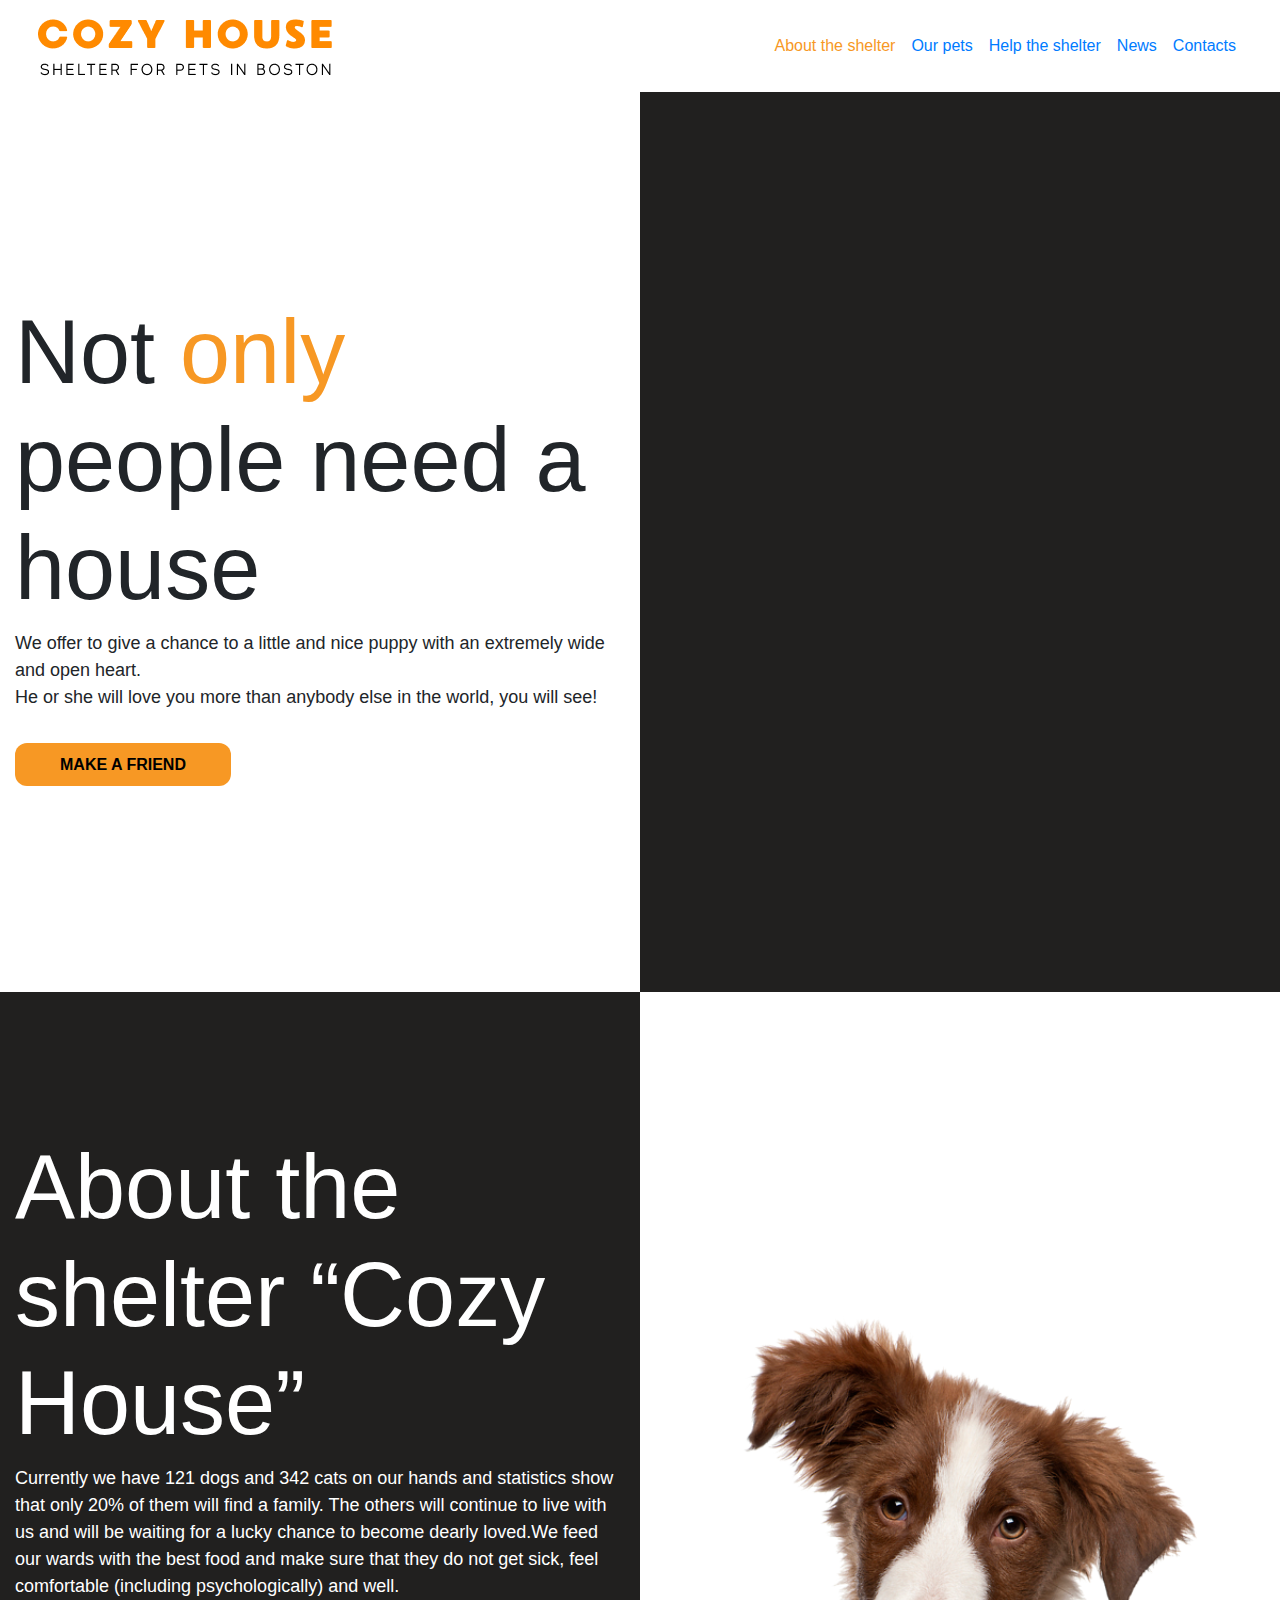
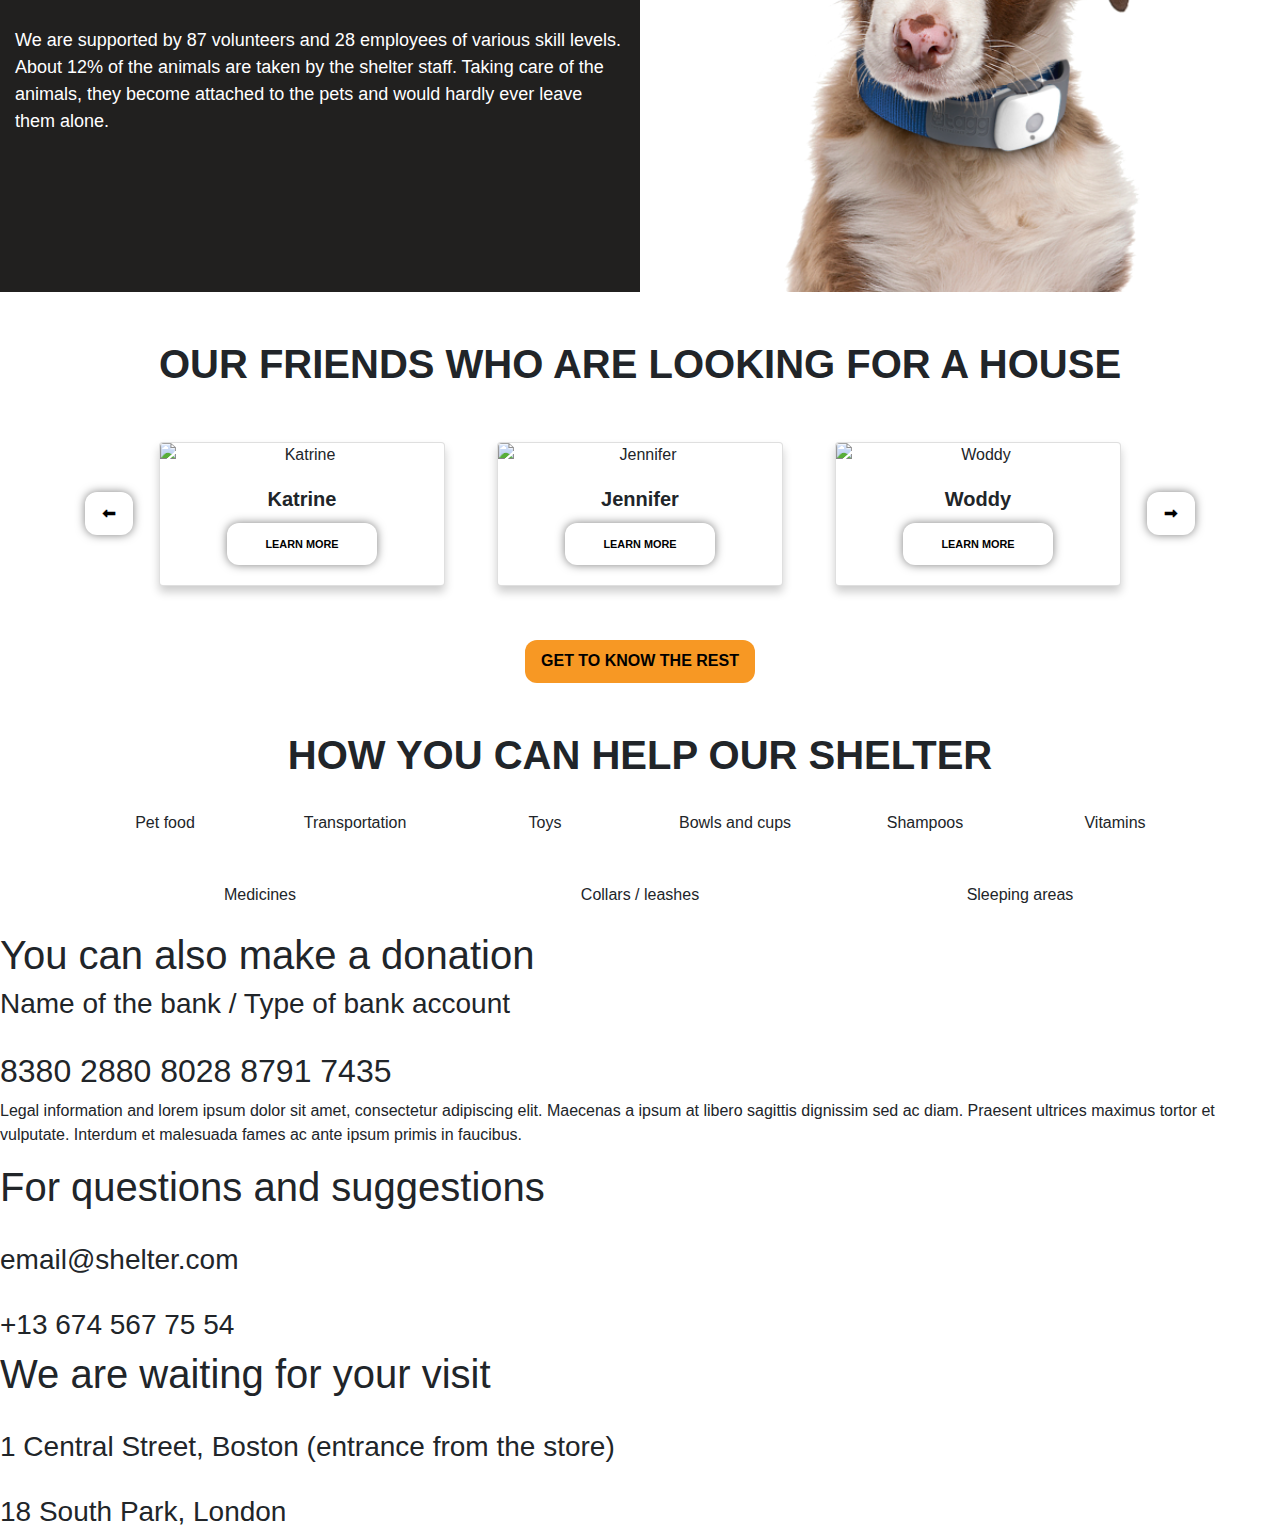
==== index.html @ 8991c207 "change view of some elements" ====
<!DOCTYPE html>
<html lang="en">
<head>
    <meta charset="UTF-8">
    <meta name="viewport" content="width=device-width, initial-scale=1.0">
    <link rel="stylesheet" href="css/main.css">
    <link rel="stylesheet" href="https://maxcdn.bootstrapcdn.com/bootstrap/4.0.0/css/bootstrap.min.css" integrity="sha384-Gn5384xqQ1aoWXA+058RXPxPg6fy4IWvTNh0E263XmFcJlSAwiGgFAW/dAiS6JXm" crossorigin="anonymous">
    <title>Cozy House</title>
</head>
<body>

    <header><!-- Хэдер надо сделать absolut что бы он не колизился с превым скролом-->
        <nav class="navbar navbar-expand-lg">
            <a class="navbar-brand" href="#">
                <img src="assets/Logo.png" alt="Logo" style="padding-left: 20px;">
            </a>
            <!-- Тогглер для адаптивного меню -->
            <button class="navbar-toggler" type="button" data-toggle="collapse" data-target="#navbarNavDropdown" aria-controls="navbarNavDropdown" aria-expanded="false" aria-label="Toggle navigation">
                <span class="navbar-toggler-icon">+</span>
            </button>
            <!-- Элементы навигации справа -->
            <div class="collapse navbar-collapse justify-content-end" id="navbarNavDropdown" style="padding-right: 20px">
                <ul class="navbar-nav">
                <li class="nav-item active">
                    <a class="nav-link" href="#"><span class="highlight">About the shelter</span></a>
                </li>
                <li class="nav-item">
                    <a class="nav-link" href="#">Our pets</a>
                </li>
                <li class="nav-item">
                    <a class="nav-link" href="#">Help the shelter</a>
                </li>
                <li class="nav-item">
                    <a class="nav-link" href="#">News</a>
                </li>
                <li class="nav-item">
                    <a class="nav-link" href="#">Contacts</a>
                </li>
            </ul>
            </div>
        </nav>
    </header>

    <div class="container-fluid">
        <div class="row">
            <div class="col-md-6 pattern-background d-flex flex-column justify-content-center">
                <h1 style="font-size: 10vh;">Not <span class="highlight">only</span> people need a house</h1>
                <p style="font-size: 2vh">We offer to give a chance to a little and nice puppy with an extremely wide and open heart. <br> He or she will love you more than anybody else in the world, you will see!</p>
                <button class="mt-3 main-button" style="width: 24vh;"><b>MAKE A FRIEND</b></button>
            </div>
            <div class="col-md-6 dog-image" style="height: 100vh;"></div>
        </div>
    </div>

    <div class="container-fluid">
        <div class="row">
            <div class="col-md-6 pattern-background2 d-flex flex-column justify-content-center">
                <h1 style="font-size: 10vh;">About the shelter “Cozy House”</h1>
                <p style="font-size: 2vh">Currently we have 121 dogs and 342 cats on our hands and statistics show that only 20% of them will 
                    find a family. The others will continue to live with us and will be waiting for a lucky chance to become dearly loved.We 
                    feed our wards with the best food and make sure that they do not get sick, feel comfortable (including psychologically) and well. <br><br>
                    We are supported by 87 volunteers and 28 employees of various skill levels. About 12% of the animals are taken by the shelter staff. 
                    Taking care of the animals, they become attached to the pets and would hardly ever leave them alone.</p>
            </div>
            <div class="col-md-6 dog-image2" style="height: 100vh;">
                <img src="assets/dog-slide2.png" alt="" style="width: 80vh">
            </div>
        </div>
    </div>



    <div class="container text-center mt-5">
        <h1><b>OUR FRIENDS WHO ARE LOOKING FOR A HOUSE</b></h1>
        <div class="d-flex justify-content-center align-items-center mt-4">
            <button class="navigation-button">🠨</button> <!-- Кнопка навигации влево -->
            <div class="card" style="width: 18rem;">
                <img class="card-img-top" src="assets/pets-katrine.png" alt="Katrine">
                <div class="card-body">
                    <h5 class="card-title">Katrine</h5>
                    <button class="card-button">LEARN MORE</button>
                </div>
            </div>
            <div class="card" style="width: 18rem;">
                <img class="card-img-top" src="assets/pets-jennifer.png" alt="Jennifer">
                <div class="card-body">
                    <h5 class="card-title">Jennifer</h5>
                    <button class="card-button">LEARN MORE</button>
                </div>
            </div>
            <div class="card" style="width: 18rem;">
                <img class="card-img-top" src="assets/pets-woody.png" alt="Woddy">
                <div class="card-body">
                    <h5 class="card-title">Woddy</h5>
                    <button class="card-button">LEARN MORE</button>
                </div>
            </div>
            <button class="navigation-button">🠪</button> <!-- Кнопка навигации вправо -->
        </div>
        <button class="mt-4 main-button"><b>GET TO KNOW THE REST</b></button> <!-- Главная кнопка -->
    </div>


    <div class="container text-center mt-5">
        <h1 style="text-transform: uppercase;"><b>How you can help our shelter</b></h1>
        <div class="row">
            <div class="col-md-2 icon-container">
                <img src="assets/icon-pet-food.svg" alt="">
                <div class="icon-text">Pet food</div>
            </div>
            <div class="col-md-2 icon-container">
                <img src="assets/icon-transportation.svg" alt="">
                <div class="icon-text">Transportation</div>
            </div>
            <div class="col-md-2 icon-container">
                <img src="assets/icon-toys.svg" alt="">
                <div class="icon-text">Toys</div>
            </div>
            <div class="col-md-2 icon-container">
                <img src="assets/icon-bowls-and-cups.svg" alt="">
                <div class="icon-text">Bowls and cups</div>
            </div>
            <div class="col-md-2 icon-container">
                <img src="assets/icon-shampoos.svg" alt="">
                <div class="icon-text">Shampoos</div>
            </div>
            <div class="col-md-2 icon-container">
                <img src="assets/icon-vitamins.svg" alt="">
                <div class="icon-text">Vitamins</div>
            </div>
        </div>
        <br>
        <div class="row">
            <div class="col-md-4 icon-container">
                <img src="assets/icon-medicines.svg" alt="">
                <div class="icon-text">Medicines</div>
            </div>
            <div class="col-md-4 icon-container">
                <img src="assets/icon-collars.svg" alt="">
                <div class="icon-text">Collars / leashes</div>
            </div>
            <div class="col-md-4 icon-container">
                <img src="assets/icon-sleeping-area.svg" alt="">
                <div class="icon-text">Sleeping areas</div>
            </div>
        </div>
    </div>
    
    <div class="donation">
        <img src="">
        <div class="column">
            <h1>You can also make a donation</h1>
            <h3>Name of the bank / Type of bank account</h3>
            <div class="card_info">
                <img src="">
                <h2>8380 2880 8028 8791 7435</h2>
            </div>
            <p>Legal information and lorem ipsum dolor sit amet, consectetur adipiscing elit. Maecenas a ipsum at libero sagittis dignissim sed ac diam. Praesent ultrices maximus tortor et vulputate. Interdum et malesuada fames ac ante ipsum primis in faucibus.</p>
        </div>
    </div>

    <footer>
        <div class="footer_column">
            <h1>For questions and suggestions</h1>
            <div class="icon_with_text">
                <img src="">
                <h3>email@shelter.com</h3>
            </div>
            <div class="icon_with_text">
                <img src="">
                <h3>+13 674 567 75 54</h3>
            </div>
        </div>
        <div class="footer_column">
            <h1>We are waiting for your visit</h1>
            <div class="icon_with_text">
                <img src="">
                <h3>1 Central Street, Boston (entrance from the store)</h3>
            </div>
            <div class="icon_with_text">
                <img src="">
                <h3>18 South Park, London </h3>
            </div>
        </div>
    </footer>
    <script src="https://code.jquery.com/jquery-3.5.1.slim.min.js"></script>
    <script src="https://cdn.jsdelivr.net/npm/@popperjs/core@2.9.9/dist/umd/popper.min.js"></script>
    <script src="https://maxcdn.bootstrapcdn.com/bootstrap/4.5.2/js/bootstrap.min.js"></script>
</body>
</html>
---- css/main.css ----
.pattern-background {
    background: linear-gradient(rgba(255,255,255,0.9), rgba(255,255,255,0.9)), url('../assets/repeat-bg-main.png') repeat;
}


.highlight {
    color: #f79824;
}


.dog-image {
    background: url('../assets/dog-main.png') no-repeat center center;
    background-size: 80vh;
    background-color: #21201F;
}

.dog-image2 {
    background: url('../assets/dog-slide2.png') no-repeat center bottom;
    background: linear-gradient(rgba(255,255,255,0.9), rgba(255,255,255,0.9)), url('../assets/repeat-bg-main.png') repeat;
    display: flex;
    justify-content: center;
    align-items: end;
}


.pattern-background2 {
    background-color: #21201F;
    color: white;
}

.card {
    margin: 30px 2vw;
    box-shadow: 0 6px 10px 0 rgba(0,0,0,0.2);
}

.card img {
    border-radius: 0.25rem 0.25rem 0 0;
}

.card-title {
    margin-bottom: 0.75rem;
    font-weight: bold;
}

.navigation-button {
    border: none;
    background-color: #fff;
    color: #000;
    box-shadow: 0 0 10px rgba(0,0,0,0.5);
    border-radius: 12px;
    font-weight: bold;
    padding: 0.6rem 1rem;
}

.main-button {
    background-color: #f79824;
    color: black;
    border: none;
    padding: 0.6rem 1rem;
    border-radius: 12px;
}

.card-button {
    background-color: white;
    color: black;
    border: none;
    padding: 1.4vh 3vw;
    font-size: 0.85vw;
    border-radius: 12px;
    box-shadow: 0 0 10px rgba(0,0,0,0.5);
    font-weight: bold;
}
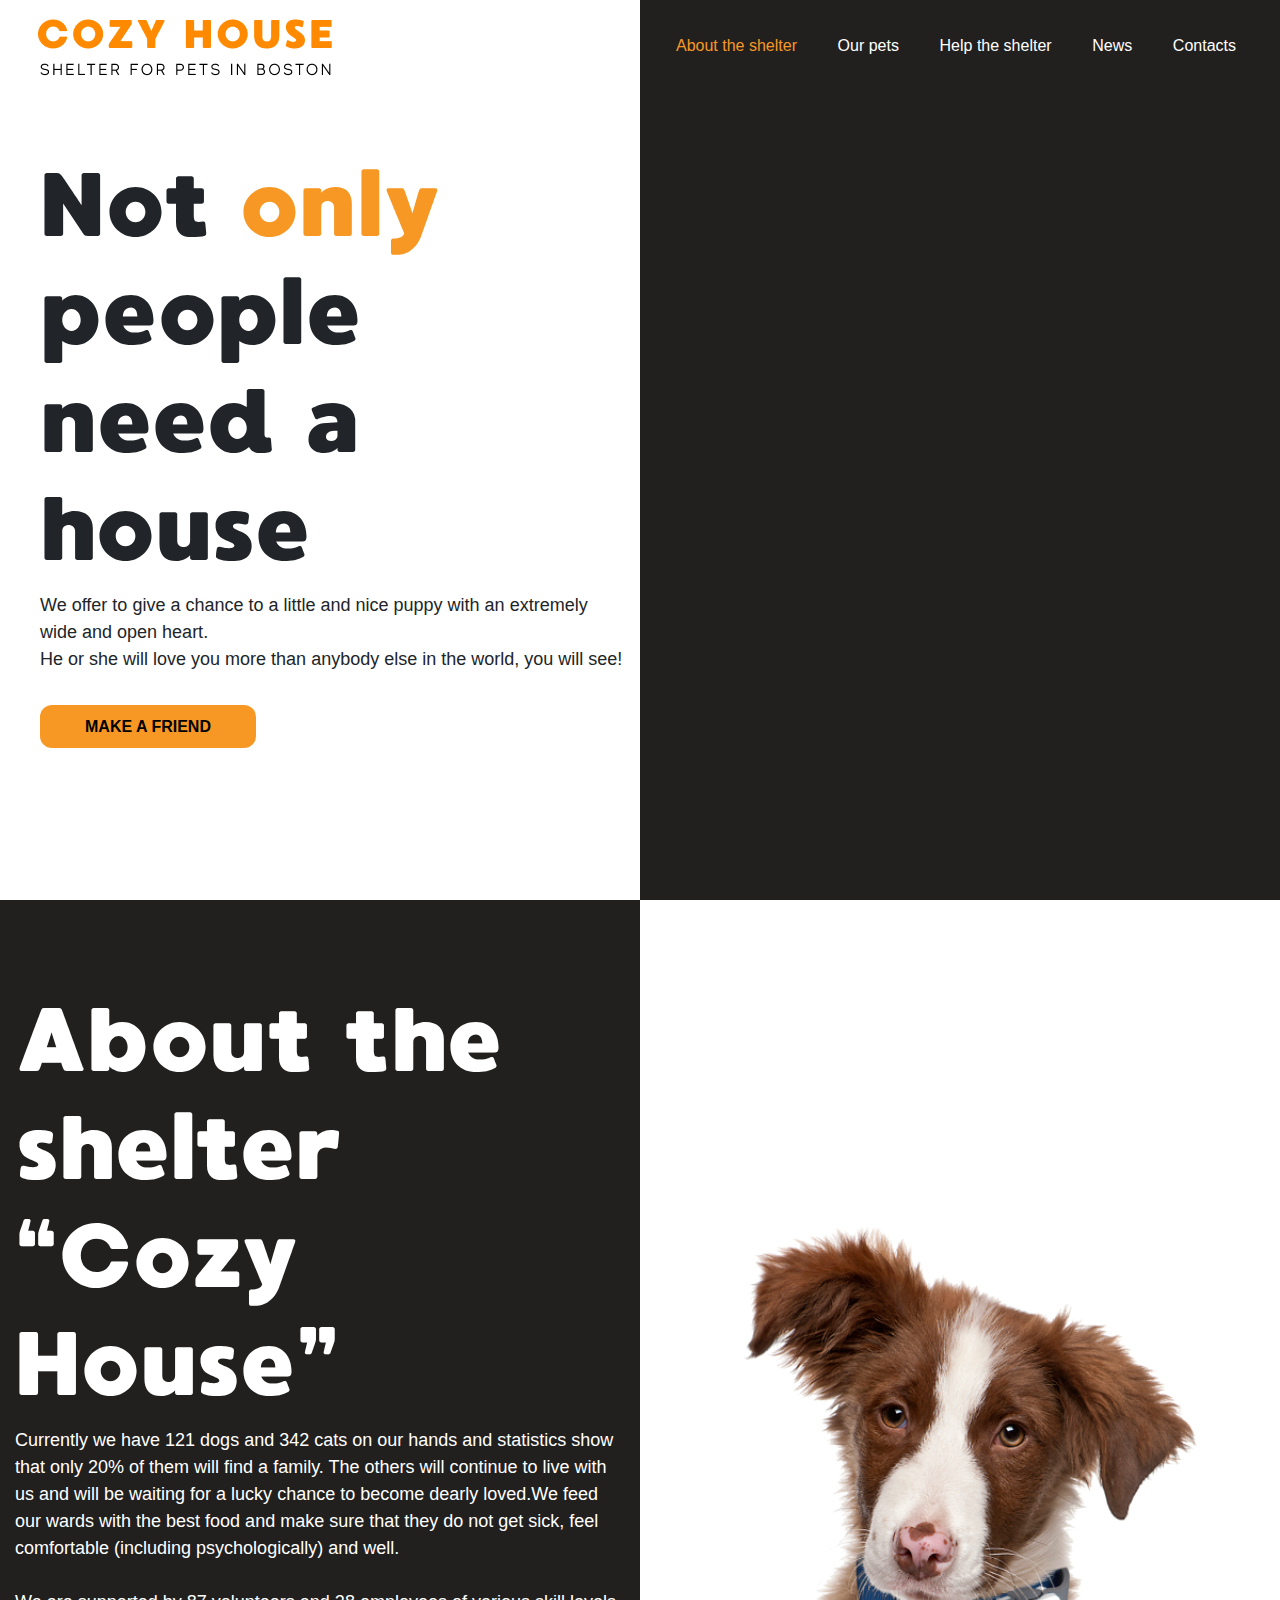
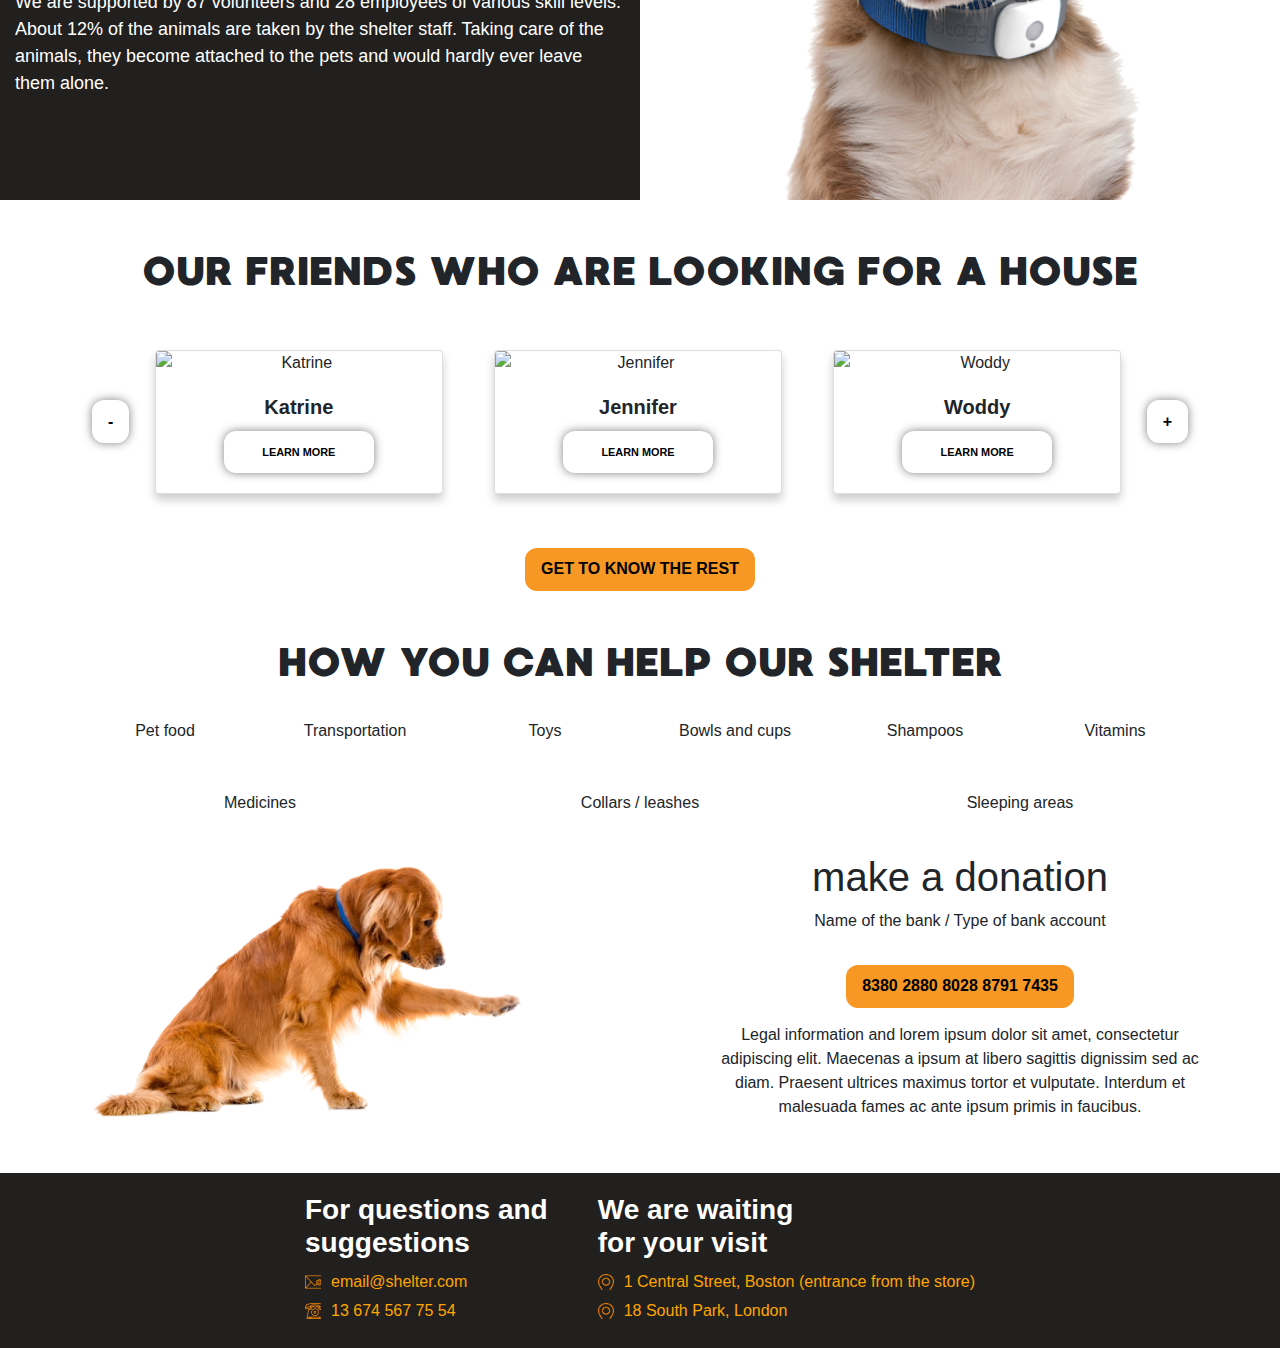
==== commit 67bbf3de: "edit index and main" ====
--- a/index.html
+++ b/index.html
@@ -16,11 +16,11 @@
             </a>
             <!-- Тогглер для адаптивного меню -->
             <button class="navbar-toggler" type="button" data-toggle="collapse" data-target="#navbarNavDropdown" aria-controls="navbarNavDropdown" aria-expanded="false" aria-label="Toggle navigation">
-                <span class="navbar-toggler-icon">+</span>
+                <span class="navbar-toggler-icon"><div id="lines"></div></span>
             </button>
             <!-- Элементы навигации справа -->
             <div class="collapse navbar-collapse justify-content-end" id="navbarNavDropdown" style="padding-right: 20px">
-                <ul class="navbar-nav">
+                <ul class="navbar-nav scroll-container">
                 <li class="nav-item active">
                     <a class="nav-link" href="#"><span class="highlight">About the shelter</span></a>
                 </li>
@@ -43,7 +43,7 @@
 
     <div class="container-fluid">
         <div class="row">
-            <div class="col-md-6 pattern-background d-flex flex-column justify-content-center">
+            <div class="col-md-6 pattern-background d-flex flex-column justify-content-center" style="padding-left: 40px;">
                 <h1 style="font-size: 10vh;">Not <span class="highlight">only</span> people need a house</h1>
                 <p style="font-size: 2vh">We offer to give a chance to a little and nice puppy with an extremely wide and open heart. <br> He or she will love you more than anybody else in the world, you will see!</p>
                 <button class="mt-3 main-button" style="width: 24vh;"><b>MAKE A FRIEND</b></button>
@@ -73,7 +73,7 @@
     <div class="container text-center mt-5">
         <h1><b>OUR FRIENDS WHO ARE LOOKING FOR A HOUSE</b></h1>
         <div class="d-flex justify-content-center align-items-center mt-4">
-            <button class="navigation-button">🠨</button> <!-- Кнопка навигации влево -->
+            <button class="navigation-button">-</button> <!-- Кнопка навигации влево -->
             <div class="card" style="width: 18rem;">
                 <img class="card-img-top" src="assets/pets-katrine.png" alt="Katrine">
                 <div class="card-body">
@@ -95,7 +95,7 @@
                     <button class="card-button">LEARN MORE</button>
                 </div>
             </div>
-            <button class="navigation-button">🠪</button> <!-- Кнопка навигации вправо -->
+            <button class="navigation-button">+</button> <!-- Кнопка навигации вправо -->
         </div>
         <button class="mt-4 main-button"><b>GET TO KNOW THE REST</b></button> <!-- Главная кнопка -->
     </div>
@@ -146,43 +146,35 @@
         </div>
     </div>
     
-    <div class="donation">
-        <img src="">
-        <div class="column">
-            <h1>You can also make a donation</h1>
-            <h3>Name of the bank / Type of bank account</h3>
-            <div class="card_info">
-                <img src="">
-                <h2>8380 2880 8028 8791 7435</h2>
+    <div class="main-content">
+        <div class="left-column">
+            <img src="assets/dog.png" alt="Описание картинки">
+        </div>
+        <div class="right-column">
+            <div class="text-content">
+                <h1>make a donation</h1>
+                <p>Name of the bank / Type of bank account</p>
+                <button class="mt-3 main-button"><b>8380 2880 8028 8791 7435</b></button>
+                <p>Legal information and lorem ipsum dolor sit amet, consectetur adipiscing elit. Maecenas a ipsum at libero sagittis dignissim sed ac diam. Praesent ultrices maximus tortor et vulputate. Interdum et malesuada fames ac ante ipsum primis in faucibus.</p>
             </div>
-            <p>Legal information and lorem ipsum dolor sit amet, consectetur adipiscing elit. Maecenas a ipsum at libero sagittis dignissim sed ac diam. Praesent ultrices maximus tortor et vulputate. Interdum et malesuada fames ac ante ipsum primis in faucibus.</p>
         </div>
     </div>
 
     <footer>
-        <div class="footer_column">
-            <h1>For questions and suggestions</h1>
-            <div class="icon_with_text">
-                <img src="">
-                <h3>email@shelter.com</h3>
+        <div class="footer-container">
+            <div class="column">
+                <h3>For questions and <br>suggestions</h3>
+                <p><i class="icon icon-mail"></i><span>email@shelter.com</span></p>
+                <p><i class="icon icon-phone"></i><span>13 674 567 75 54</span></p>
             </div>
-            <div class="icon_with_text">
-                <img src="">
-                <h3>+13 674 567 75 54</h3>
-            </div>
-        </div>
-        <div class="footer_column">
-            <h1>We are waiting for your visit</h1>
-            <div class="icon_with_text">
-                <img src="">
-                <h3>1 Central Street, Boston (entrance from the store)</h3>
-            </div>
-            <div class="icon_with_text">
-                <img src="">
-                <h3>18 South Park, London </h3>
+            <div class="column">
+                <h3>We  are waiting<br> for your visit</h3>
+                <p><i class="icon icon-map"></i><span>1 Central Street, Boston (entrance from the store)</span></p>
+                <p><i class="icon icon-map"></i><span>18 South Park, London </span></p>
             </div>
         </div>
     </footer>
+    
     <script src="https://code.jquery.com/jquery-3.5.1.slim.min.js"></script>
     <script src="https://cdn.jsdelivr.net/npm/@popperjs/core@2.9.9/dist/umd/popper.min.js"></script>
     <script src="https://maxcdn.bootstrapcdn.com/bootstrap/4.5.2/js/bootstrap.min.js"></script>
--- a/css/main.css
+++ b/css/main.css
@@ -1,3 +1,10 @@
+@font-face {
+    font-family: 'Waffle-Soft';
+    src: url('../fonts/MADE Waffle Soft.otf') format("truetype");
+    font-style: normal; 
+    font-weight: normal; 
+}
+
 .pattern-background {
     background: linear-gradient(rgba(255,255,255,0.9), rgba(255,255,255,0.9)), url('../assets/repeat-bg-main.png') repeat;
 }
@@ -69,4 +76,136 @@
     border-radius: 12px;
     box-shadow: 0 0 10px rgba(0,0,0,0.5);
     font-weight: bold;
+}
+
+/* ////// */
+
+.left-column,
+.right-column {
+    flex: 1; /* Колонки займут по половине ширины родителя */
+    display: flex; /* Также используем flexbox для центрирования изображения и текста */
+    justify-content: center; /* Горизонтальное центрирование содержимого колонок */
+    align-items: center; /* Вертикальное центрирование содержимого колонок */
+    text-align: center; /* Центрируем текст внутри правой колонки */
+    padding: 20px; /* Добавляем немного отступа */
+}
+
+.left-column img {
+    max-width: 100%; /* Чтобы картинка не выходила за пределы своей колонки */
+    height: auto; /* Чтобы сохранить пропорции картинки */
+}
+
+.text-content {
+    max-width: 80%; /* Ограничиваем ширину текста, делая его менее широким, чем колонка */
+}
+
+.main-content {
+    display: flex; /* Используем flexbox для расположения колонок */
+    align-items: center; /* Вертикальное центрирование контента колонок */
+}
+
+.main-content button{
+    margin-bottom: 15px;
+}
+
+footer {
+    background-color: #21201F;
+    color: white;
+    padding: 20px 0;
+}
+
+.footer-container {
+    display: flex;
+    justify-content: center;
+    gap: 50px;
+}
+
+.column h3 {
+    margin: 0 0 10px 0;
+    font-weight: bold;
+}
+
+.column p {
+    display: flex;
+    align-items: center;
+    color: orange;
+    margin: 5px 0;
+}
+
+.column span {
+    margin-left: 10px;
+}
+
+.icon {
+    width: 16px;
+    height: 16px;
+    background-size: cover;
+}
+
+
+.icon-mail {
+    background-image: url('../assets/icon-email.png');
+}
+
+.icon-phone {
+    background-image: url('../assets/icon-phone.png');
+}
+
+.icon-map {
+    background-image: url('../assets/icon-marker.png');
+}
+
+
+    /* usagi */
+
+
+header {
+    position: absolute; /* ЭТО НАДО ИСПРАВИТЬ, НЕ РАБОТАЕТ АДАПТИВ */
+    width: 100%;
+    z-index: 10; 
+}
+
+.scroll-container {
+    width: 45vw;
+    display: flex;
+    justify-content: space-between;
+}
+
+.highlight {
+    color: #f79824;
+}
+
+a.nav-link {
+    color: white;
+}
+
+a.nav-link:visited {
+    color: white;
+}
+
+a.nav-link:hover {
+    color: #FFD7A8;
+}
+
+#lines {
+    border-bottom: 12px double white;
+    border-top: 4px solid white;
+    content: "";
+    height: 4px;
+    width: 30px;
+    box-sizing: unset;
+    display: inline-block;
+    vertical-align: middle;
+}
+
+.container-fluid h1 {
+    font-family: 'Waffle-Soft';
+}
+
+.container h1 {
+    font-family: 'Waffle-Soft';
+}
+
+.container-padding {
+    padding-left: 100px;
 }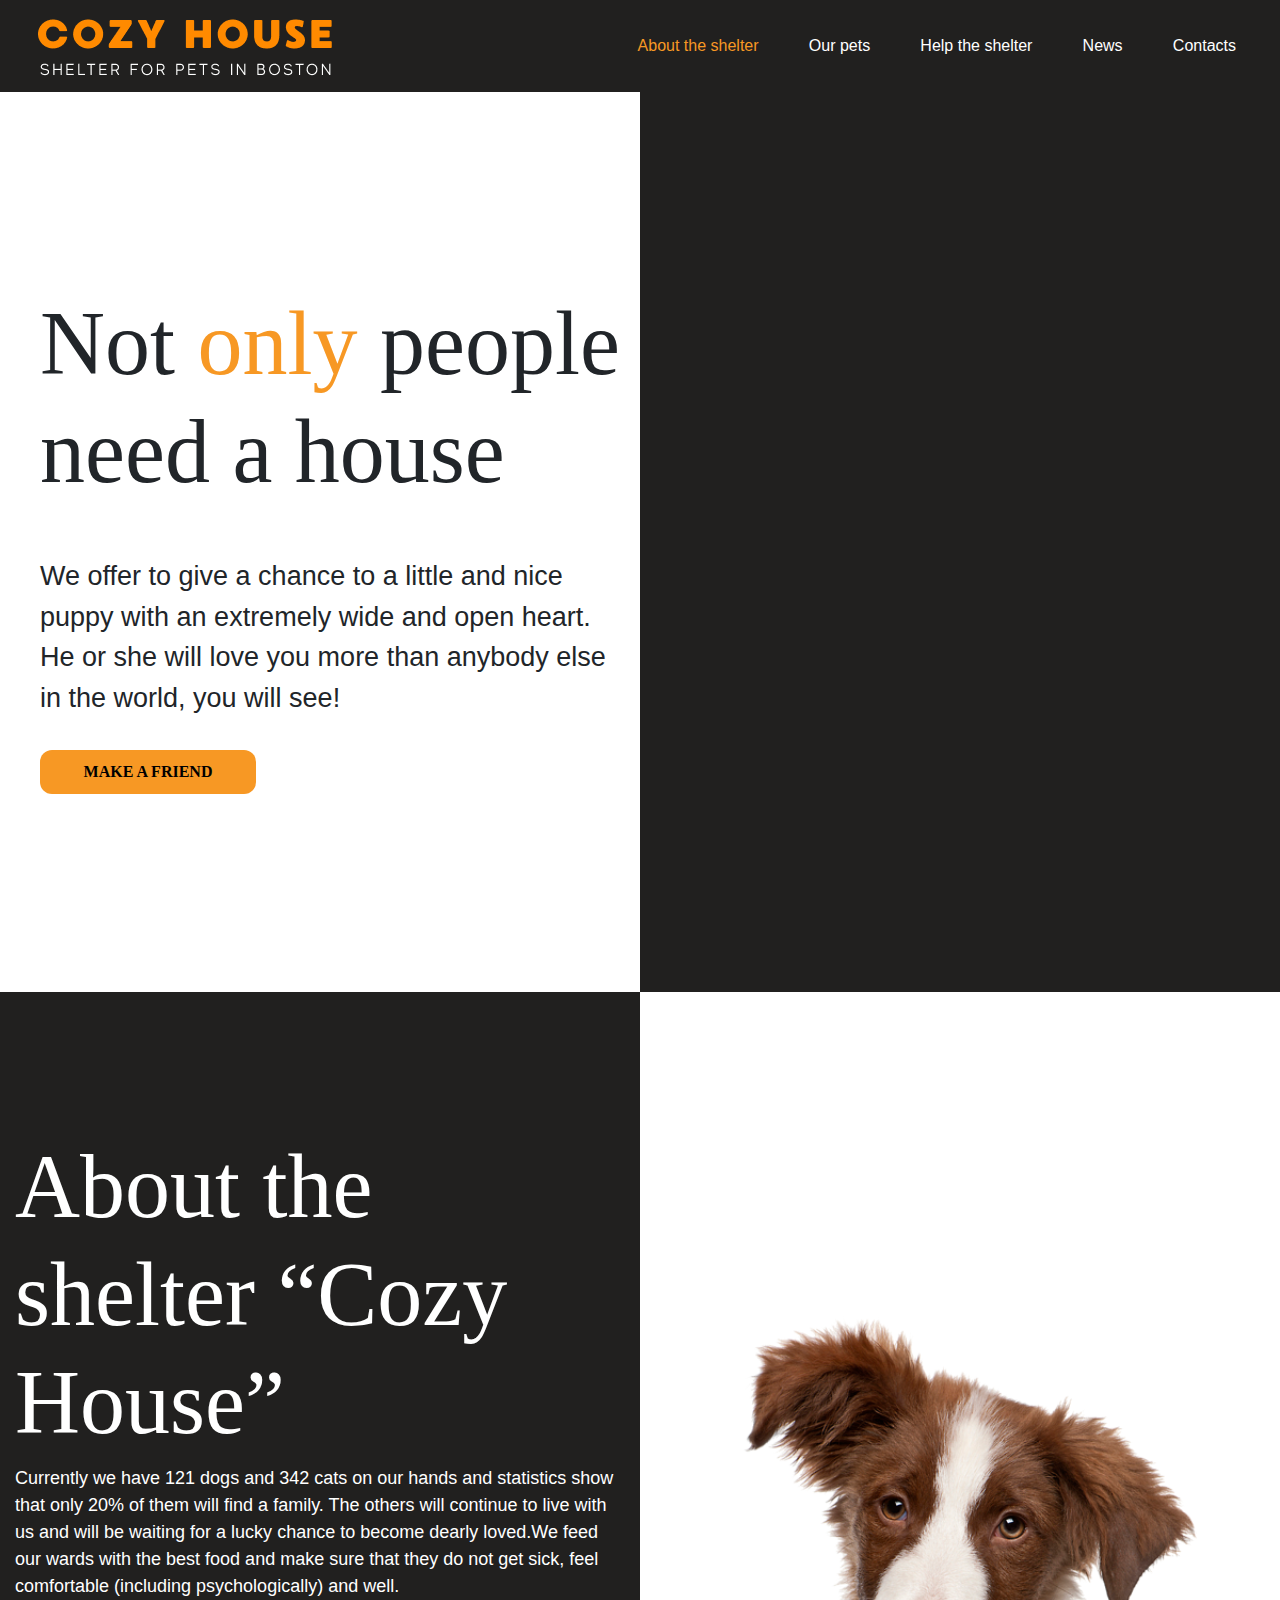
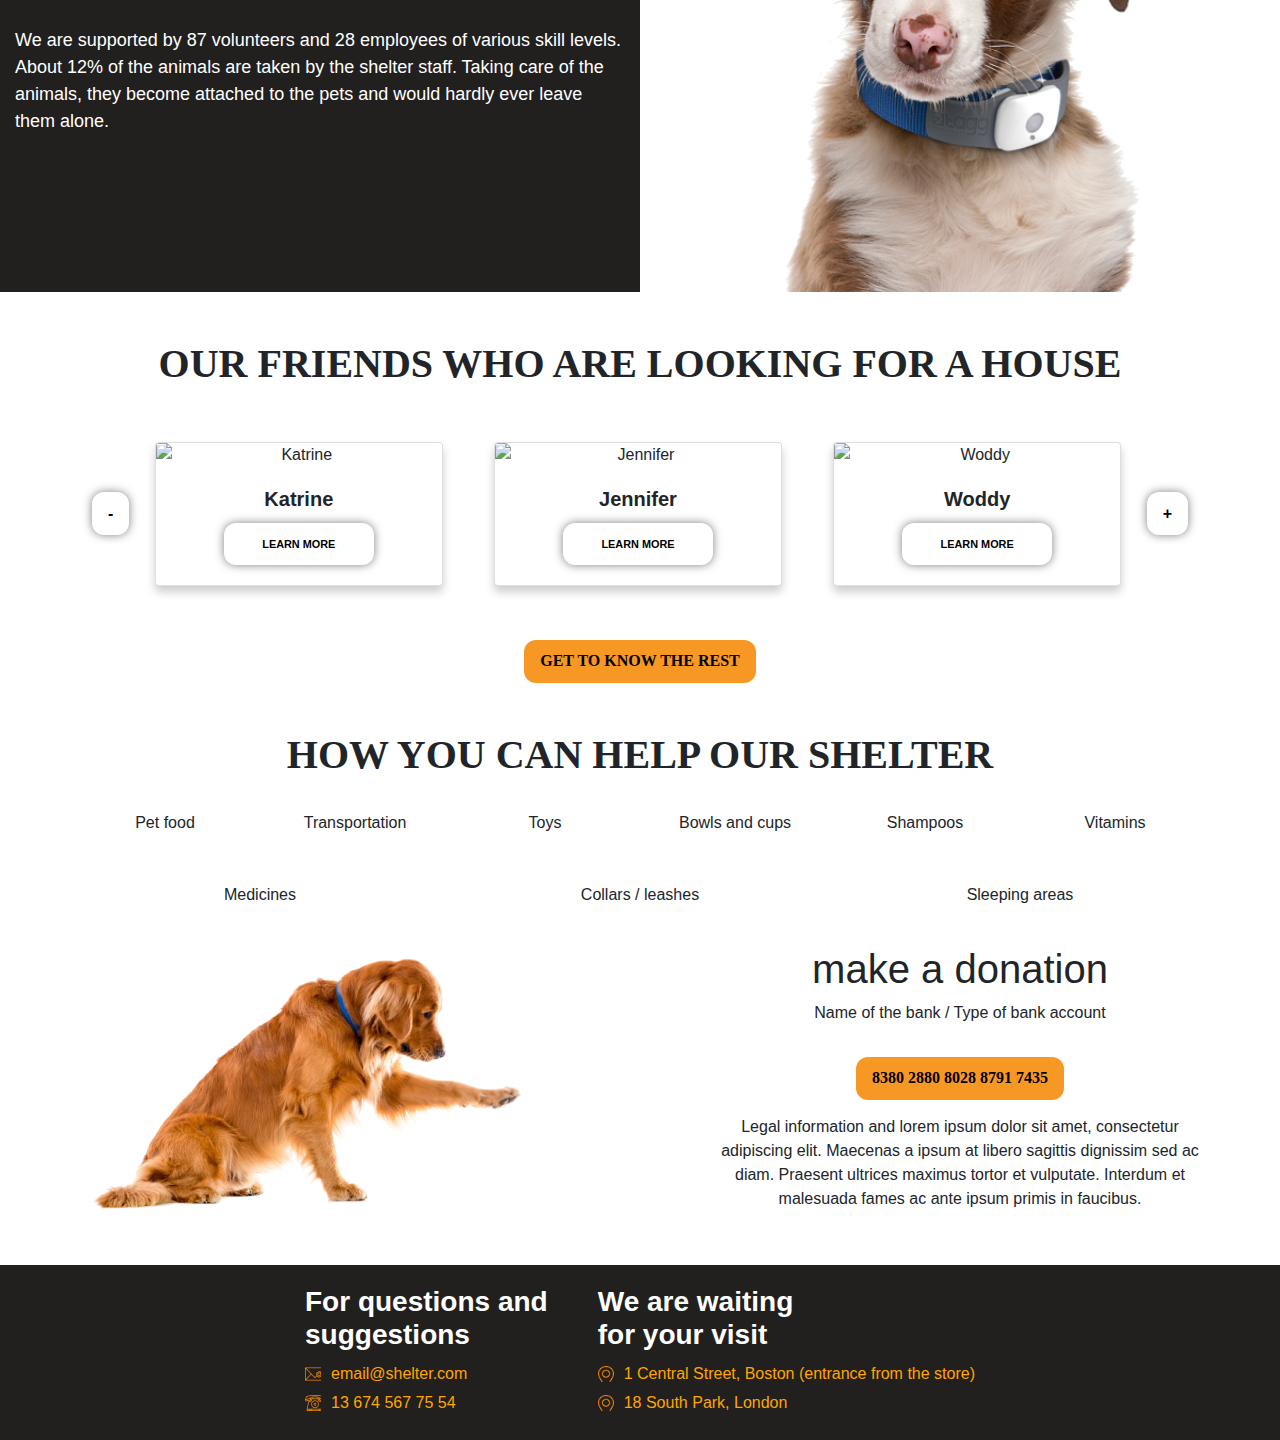
==== commit 4d01e5f6: "change header and first container on index" ====
--- a/index.html
+++ b/index.html
@@ -4,12 +4,13 @@
     <meta charset="UTF-8">
     <meta name="viewport" content="width=device-width, initial-scale=1.0">
     <link rel="stylesheet" href="css/main.css">
+    <link rel="stylesheet" href="css/header_footer_fonts.css">
     <link rel="stylesheet" href="https://maxcdn.bootstrapcdn.com/bootstrap/4.0.0/css/bootstrap.min.css" integrity="sha384-Gn5384xqQ1aoWXA+058RXPxPg6fy4IWvTNh0E263XmFcJlSAwiGgFAW/dAiS6JXm" crossorigin="anonymous">
     <title>Cozy House</title>
 </head>
 <body>
 
-    <header><!-- Хэдер надо сделать absolut что бы он не колизился с превым скролом-->
+    <header>
         <nav class="navbar navbar-expand-lg">
             <a class="navbar-brand" href="#">
                 <img src="assets/Logo.png" alt="Logo" style="padding-left: 20px;">
@@ -44,8 +45,8 @@
     <div class="container-fluid">
         <div class="row">
             <div class="col-md-6 pattern-background d-flex flex-column justify-content-center" style="padding-left: 40px;">
-                <h1 style="font-size: 10vh;">Not <span class="highlight">only</span> people need a house</h1>
-                <p style="font-size: 2vh">We offer to give a chance to a little and nice puppy with an extremely wide and open heart. <br> He or she will love you more than anybody else in the world, you will see!</p>
+                <h1 style="font-size: 10vh; margin-bottom: 50px;">Not <span class="highlight">only</span> people need a house</h1>
+                <p style="font-size: 3vh">We offer to give a chance to a little and nice puppy with an extremely wide and open heart. He or she will love you more than anybody else in the world, you will see!</p>
                 <button class="mt-3 main-button" style="width: 24vh;"><b>MAKE A FRIEND</b></button>
             </div>
             <div class="col-md-6 dog-image" style="height: 100vh;"></div>
--- a/css/main.css
+++ b/css/main.css
@@ -1,10 +1,3 @@
-@font-face {
-    font-family: 'Waffle-Soft';
-    src: url('../fonts/MADE Waffle Soft.otf') format("truetype");
-    font-style: normal; 
-    font-weight: normal; 
-}
-
 .pattern-background {
     background: linear-gradient(rgba(255,255,255,0.9), rgba(255,255,255,0.9)), url('../assets/repeat-bg-main.png') repeat;
 }
@@ -65,6 +58,7 @@
     border: none;
     padding: 0.6rem 1rem;
     border-radius: 12px;
+    font-family: 'Waffle';
 }
 
 .card-button {
@@ -160,13 +154,11 @@
 
 
 header {
-    position: absolute; /* ЭТО НАДО ИСПРАВИТЬ, НЕ РАБОТАЕТ АДАПТИВ */
-    width: 100%;
-    z-index: 10; 
+    background: #21201F;
 }
 
 .scroll-container {
-    width: 45vw;
+    width: 48vw;
     display: flex;
     justify-content: space-between;
 }
@@ -177,6 +169,7 @@
 
 a.nav-link {
     color: white;
+    transition: color 0.5s ease;
 }
 
 a.nav-link:visited {
@@ -199,11 +192,11 @@
 }
 
 .container-fluid h1 {
-    font-family: 'Waffle-Soft';
+    font-family: 'Waffle';
 }
 
 .container h1 {
-    font-family: 'Waffle-Soft';
+    font-family: 'Waffle';
 }
 
 .container-padding {
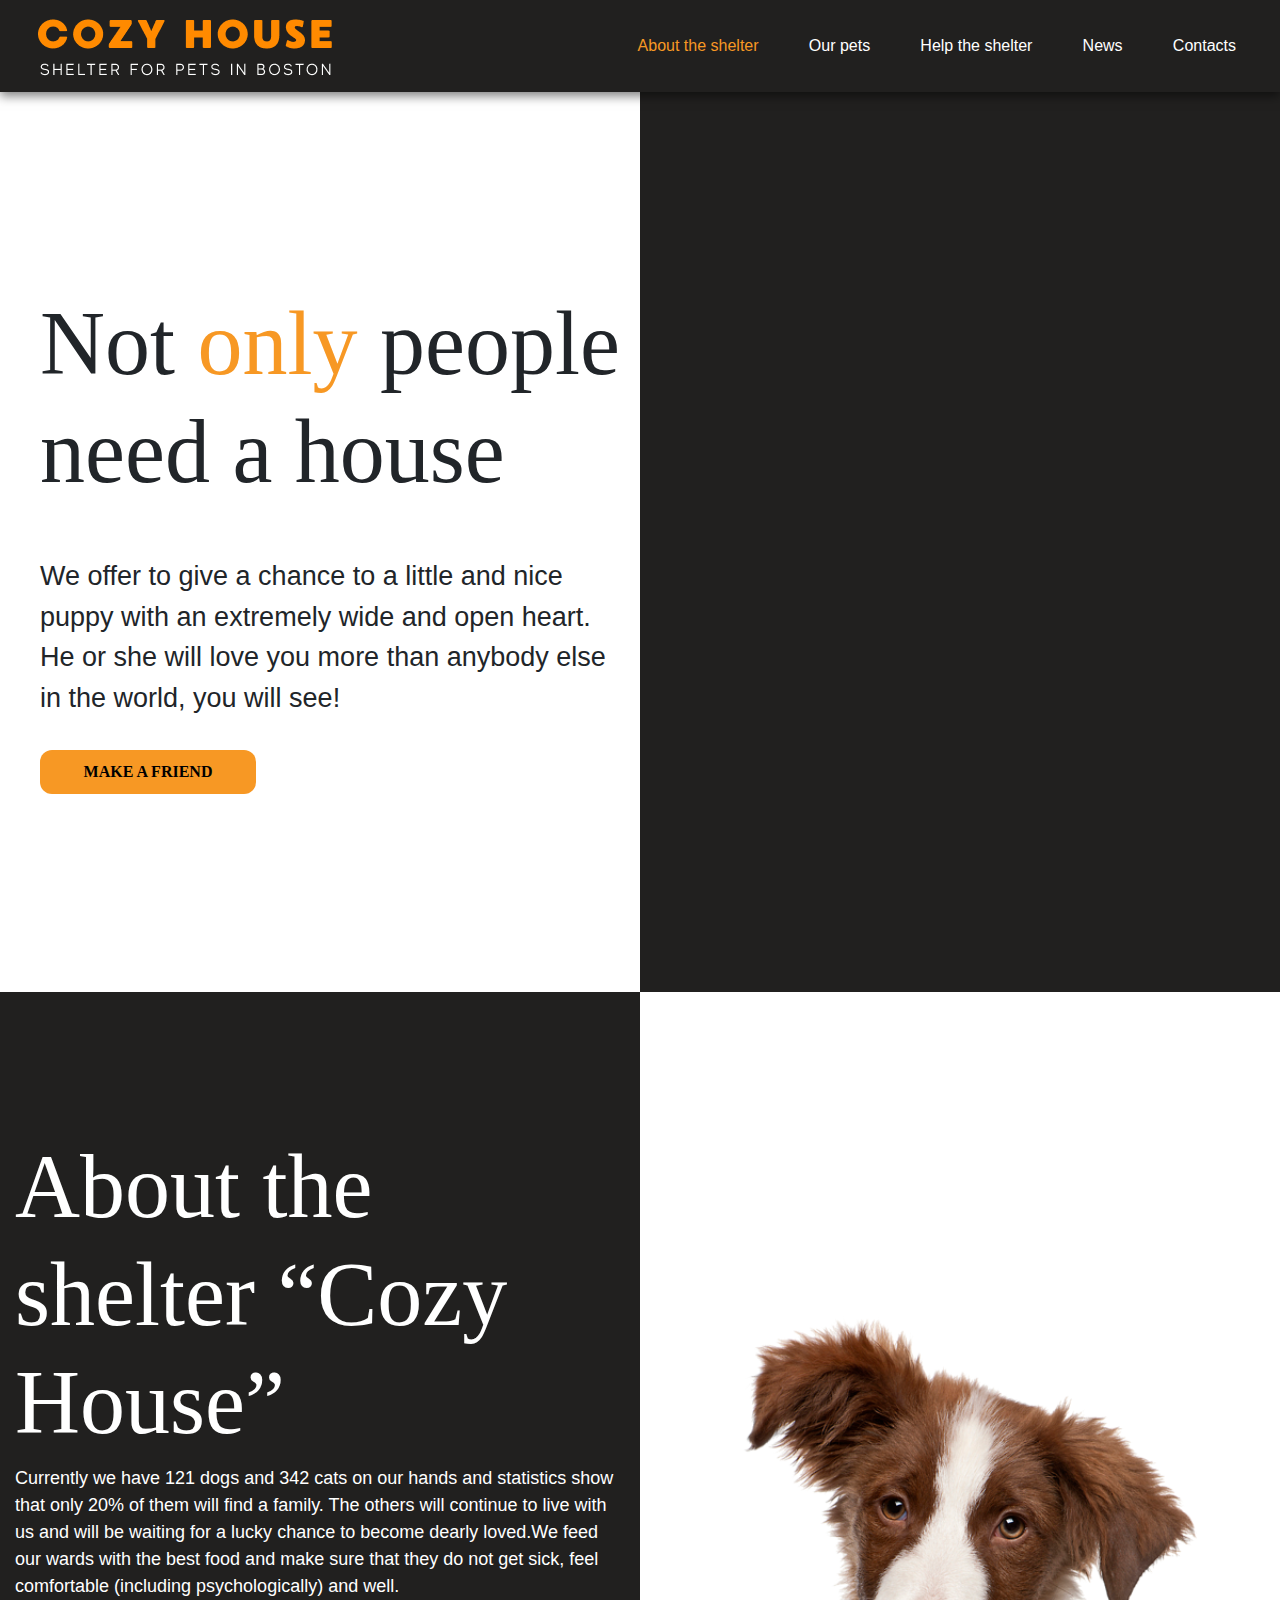
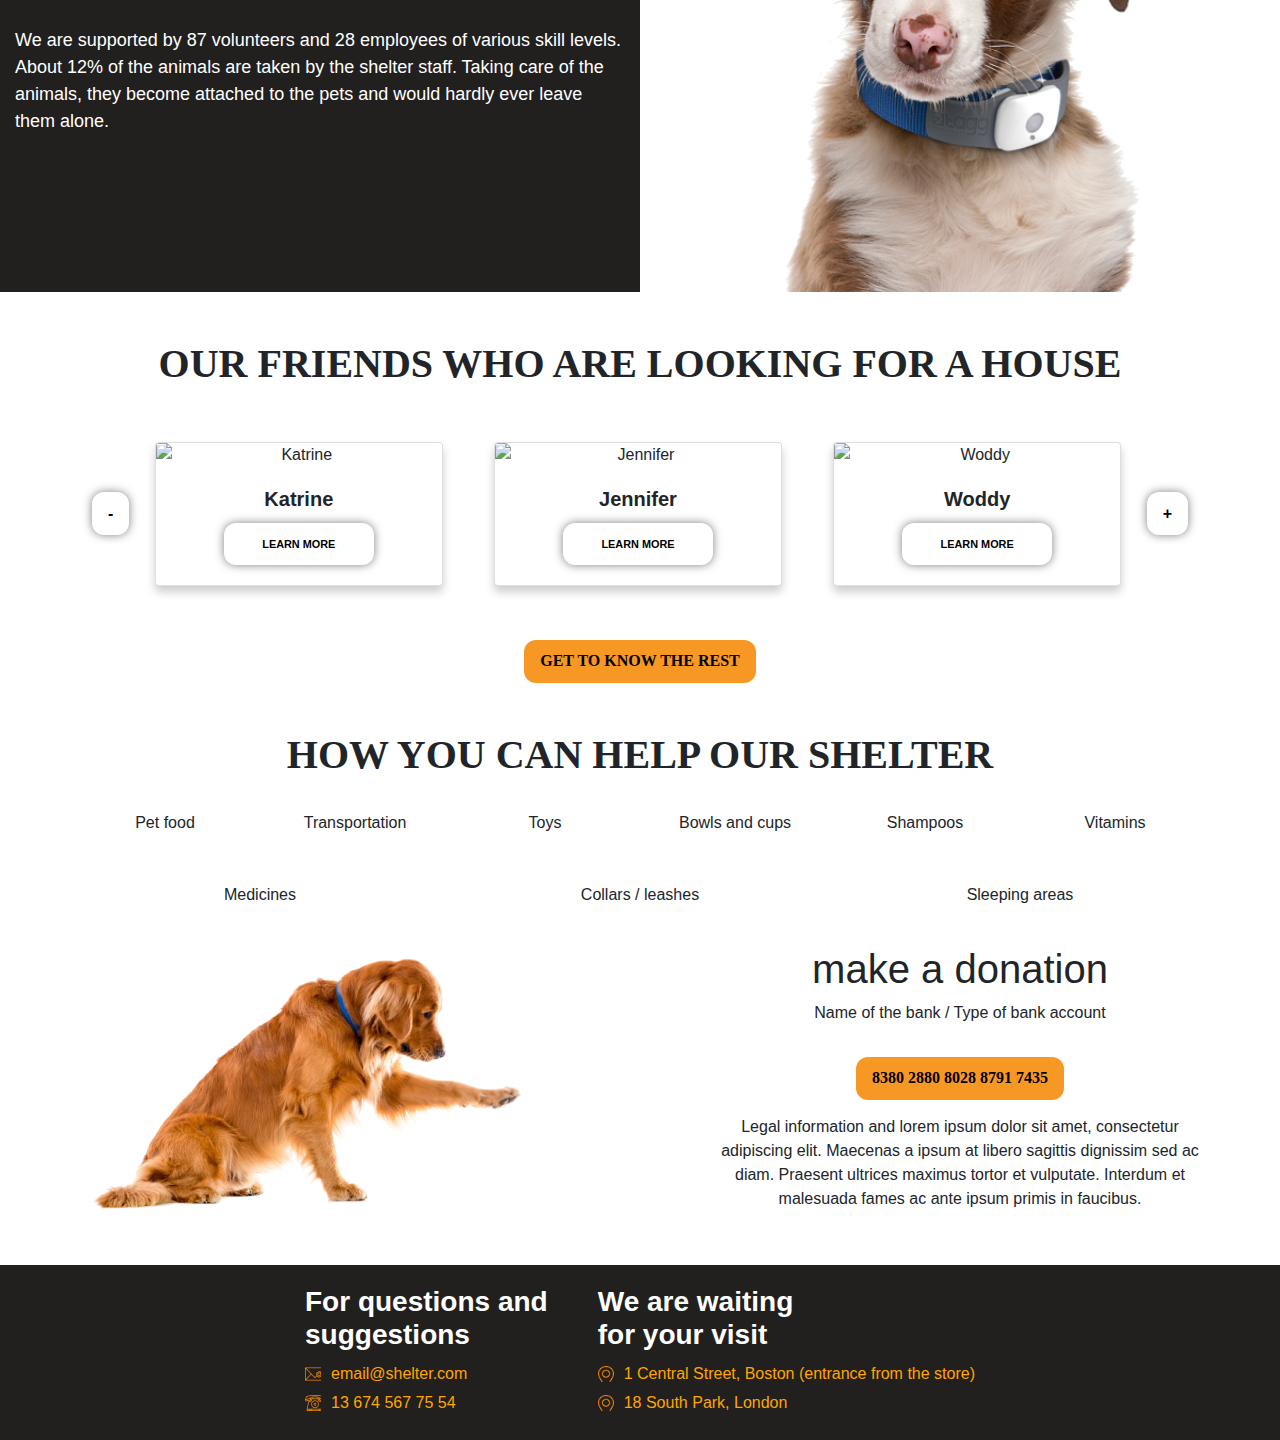
==== commit 0ecfa19b: "added path to pages" ====
--- a/index.html
+++ b/index.html
@@ -23,19 +23,19 @@
             <div class="collapse navbar-collapse justify-content-end" id="navbarNavDropdown" style="padding-right: 20px">
                 <ul class="navbar-nav scroll-container">
                 <li class="nav-item active">
-                    <a class="nav-link" href="#"><span class="highlight">About the shelter</span></a>
+                    <a class="nav-link" href="index.html"><span class="highlight">About the shelter</span></a>
                 </li>
                 <li class="nav-item">
-                    <a class="nav-link" href="#">Our pets</a>
+                    <a class="nav-link" href="our_friends.html">Our pets</a>
                 </li>
                 <li class="nav-item">
-                    <a class="nav-link" href="#">Help the shelter</a>
+                    <a class="nav-link" href="help_the_shelter.html">Help the shelter</a>
                 </li>
                 <li class="nav-item">
-                    <a class="nav-link" href="#">News</a>
+                    <a class="nav-link" href="news.html">News</a>
                 </li>
                 <li class="nav-item">
-                    <a class="nav-link" href="#">Contacts</a>
+                    <a class="nav-link" href="contacts.html">Contacts</a>
                 </li>
             </ul>
             </div>
--- a/css/main.css
+++ b/css/main.css
@@ -155,6 +155,9 @@
 
 header {
     background: #21201F;
+    box-shadow: 0px 4px 10px rgba(0, 0, 0, 0.5);
+    z-index: 1000; /* Выставляем высокий z-index */
+    position: relative;
 }
 
 .scroll-container {
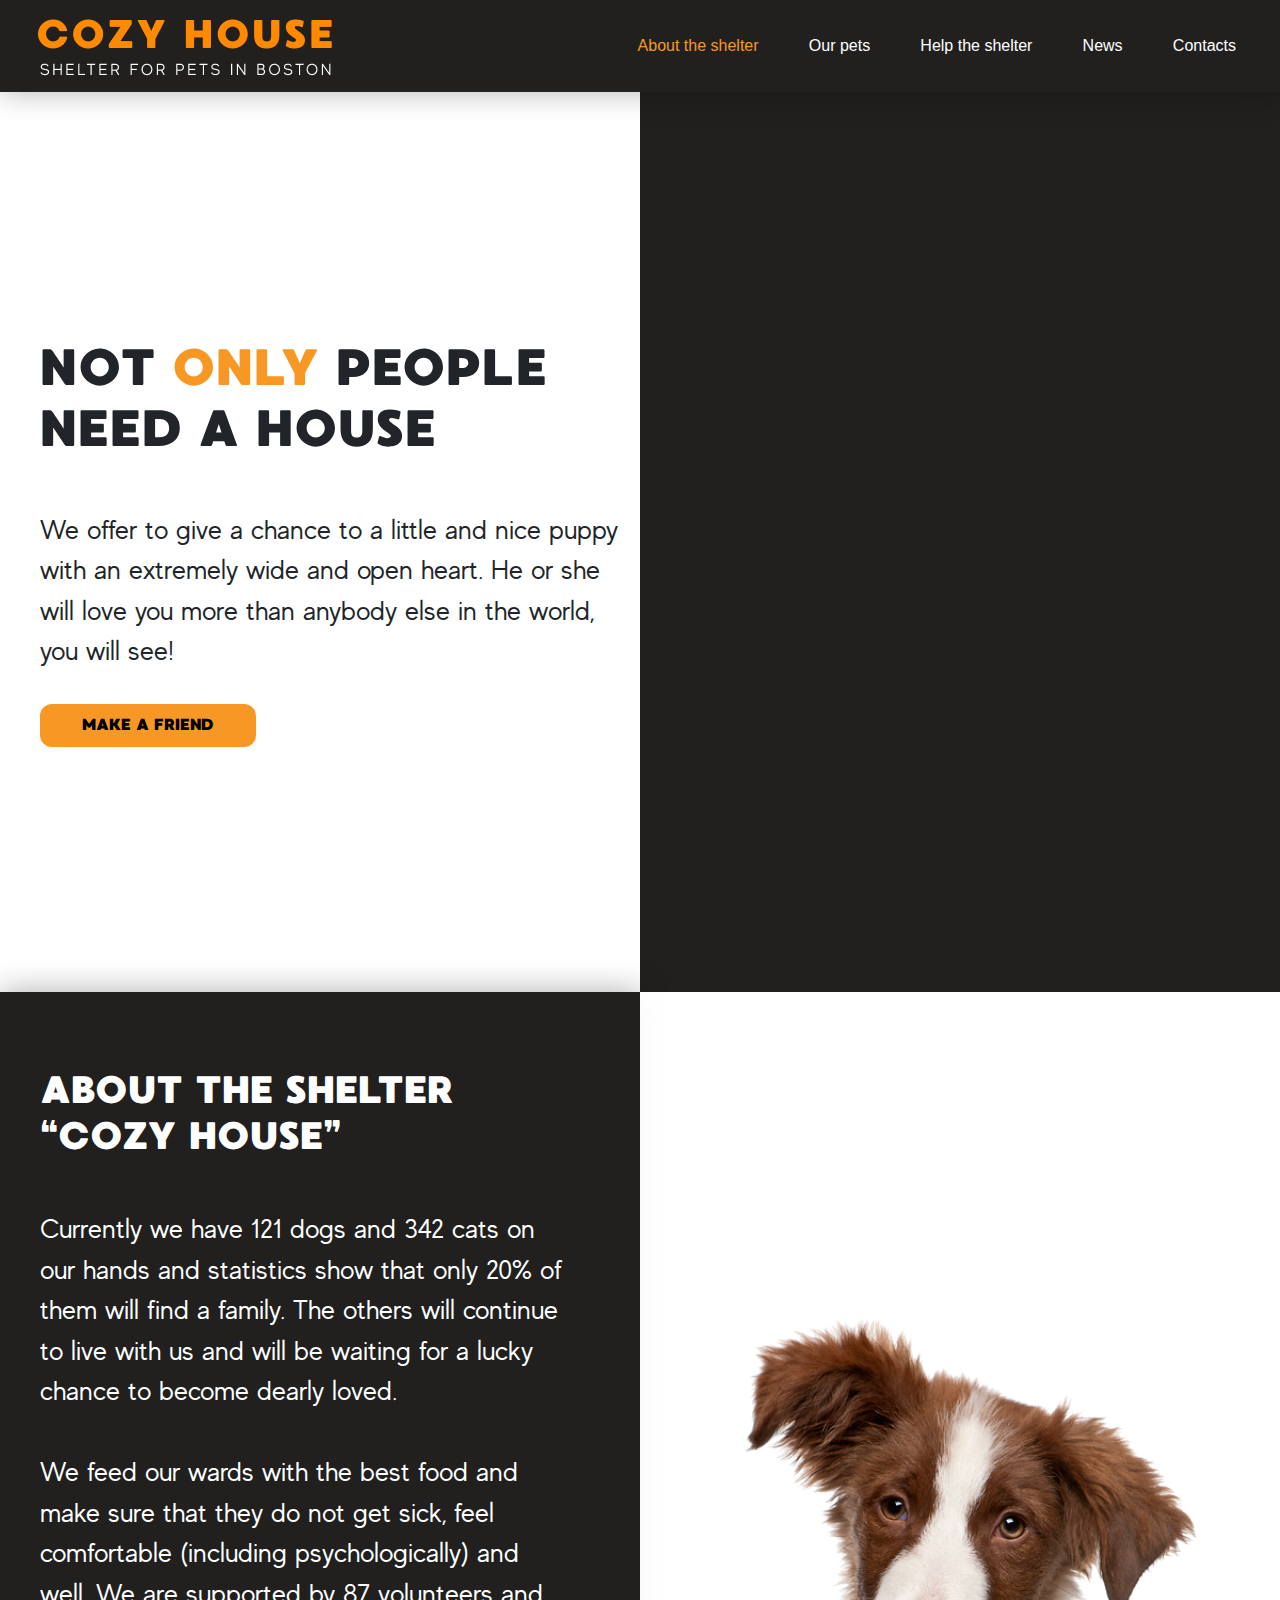
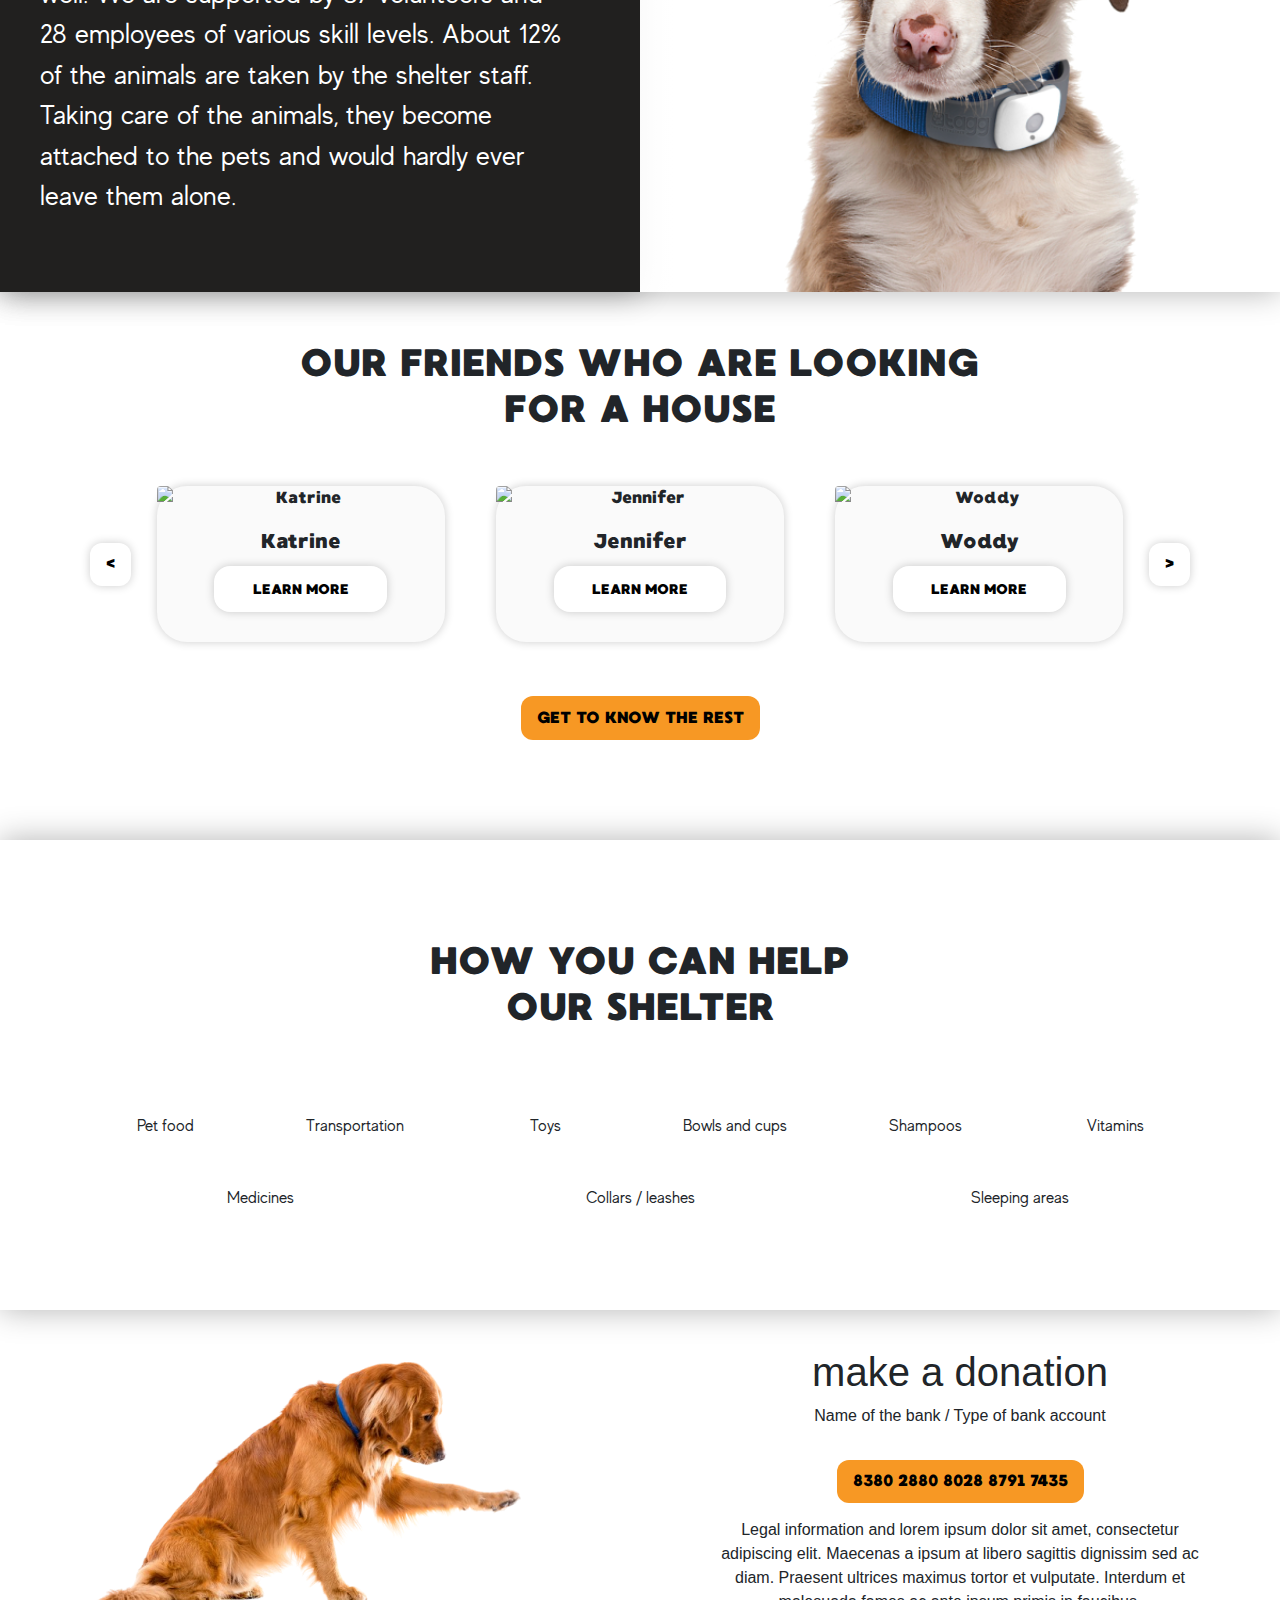
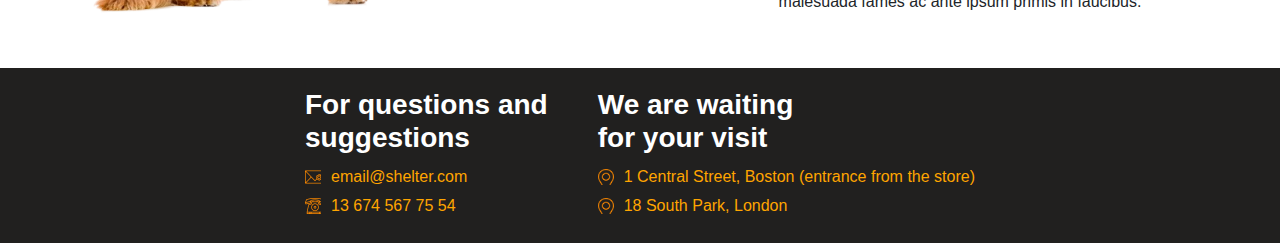
==== commit 6951e1e0: "rebuild all index and fix" ====
--- a/index.html
+++ b/index.html
@@ -45,7 +45,7 @@
     <div class="container-fluid">
         <div class="row">
             <div class="col-md-6 pattern-background d-flex flex-column justify-content-center" style="padding-left: 40px;">
-                <h1 style="font-size: 10vh; margin-bottom: 50px;">Not <span class="highlight">only</span> people need a house</h1>
+                <h1 style="font-size: 4vw; margin-bottom: 50px;">Not <span class="highlight">only</span> people need a house</h1>
                 <p style="font-size: 3vh">We offer to give a chance to a little and nice puppy with an extremely wide and open heart. He or she will love you more than anybody else in the world, you will see!</p>
                 <button class="mt-3 main-button" style="width: 24vh;"><b>MAKE A FRIEND</b></button>
             </div>
@@ -54,12 +54,12 @@
     </div>
 
     <div class="container-fluid">
-        <div class="row">
-            <div class="col-md-6 pattern-background2 d-flex flex-column justify-content-center">
-                <h1 style="font-size: 10vh;">About the shelter “Cozy House”</h1>
-                <p style="font-size: 2vh">Currently we have 121 dogs and 342 cats on our hands and statistics show that only 20% of them will 
-                    find a family. The others will continue to live with us and will be waiting for a lucky chance to become dearly loved.We 
-                    feed our wards with the best food and make sure that they do not get sick, feel comfortable (including psychologically) and well. <br><br>
+        <div class="row" style="box-shadow: 0px 0px 30px rgba(0, 0, 0, 0.3);">
+            <div class="col-md-6 pattern-background2 d-flex flex-column justify-content-center" style="padding-left: 40px; box-shadow: 0px 0px 30px rgba(0, 0, 0, 0.3);">
+                <h1 style="font-size: 3vw; width: 80%; margin-bottom: 50px; margin-top: 50px;">About the shelter “Cozy House”</h1>
+                <p style="font-size: 3vh; width: 90%; margin-bottom: 50px;">Currently we have 121 dogs and 342 cats on our hands and statistics show that only 20% of them will 
+                    find a family. The others will continue to live with us and will be waiting for a lucky chance to become dearly loved. <br><br> We 
+                    feed our wards with the best food and make sure that they do not get sick, feel comfortable (including psychologically) and well.
                     We are supported by 87 volunteers and 28 employees of various skill levels. About 12% of the animals are taken by the shelter staff. 
                     Taking care of the animals, they become attached to the pets and would hardly ever leave them alone.</p>
             </div>
@@ -72,77 +72,79 @@
 
 
     <div class="container text-center mt-5">
-        <h1><b>OUR FRIENDS WHO ARE LOOKING FOR A HOUSE</b></h1>
+        <h1 style="width: 63%; margin: 0px auto; font-size: 3vw;"><b>Our friends who are looking for a house</b></h1>
         <div class="d-flex justify-content-center align-items-center mt-4">
-            <button class="navigation-button">-</button> <!-- Кнопка навигации влево -->
-            <div class="card" style="width: 18rem;">
+            <button class="navigation-button" style="box-shadow: 0 0px 10px 0 rgba(0,0,0,0.2);"><</button> <!-- Кнопка навигации влево -->
+            <div class="card" style="width: 18rem; background-color: #FAFAFA; border-radius: 30px; border: none;">
                 <img class="card-img-top" src="assets/pets-katrine.png" alt="Katrine">
                 <div class="card-body">
                     <h5 class="card-title">Katrine</h5>
-                    <button class="card-button">LEARN MORE</button>
+                    <button class="card-button" style="box-shadow: 0 0px 10px 0 rgba(0,0,0,0.2);">LEARN MORE</button>
                 </div>
             </div>
-            <div class="card" style="width: 18rem;">
+            <div class="card" style="width: 18rem; background-color: #FAFAFA; border-radius: 30px; border: none;">
                 <img class="card-img-top" src="assets/pets-jennifer.png" alt="Jennifer">
                 <div class="card-body">
                     <h5 class="card-title">Jennifer</h5>
-                    <button class="card-button">LEARN MORE</button>
+                    <button class="card-button" style="box-shadow: 0 0px 10px 0 rgba(0,0,0,0.2);">LEARN MORE</button>
                 </div>
             </div>
-            <div class="card" style="width: 18rem;">
+            <div class="card" style="width: 18rem; background-color: #FAFAFA; border-radius: 30px; border: none;">
                 <img class="card-img-top" src="assets/pets-woody.png" alt="Woddy">
                 <div class="card-body">
                     <h5 class="card-title">Woddy</h5>
-                    <button class="card-button">LEARN MORE</button>
+                    <button class="card-button" style="box-shadow: 0 0px 10px 0 rgba(0,0,0,0.2);">LEARN MORE</button>
                 </div>
             </div>
-            <button class="navigation-button">+</button> <!-- Кнопка навигации вправо -->
+            <button class="navigation-button" style="box-shadow: 0 0px 10px 0 rgba(0,0,0,0.2);">></button> <!-- Кнопка навигации вправо -->
         </div>
         <button class="mt-4 main-button"><b>GET TO KNOW THE REST</b></button> <!-- Главная кнопка -->
     </div>
 
 
-    <div class="container text-center mt-5">
-        <h1 style="text-transform: uppercase;"><b>How you can help our shelter</b></h1>
-        <div class="row">
-            <div class="col-md-2 icon-container">
-                <img src="assets/icon-pet-food.svg" alt="">
-                <div class="icon-text">Pet food</div>
+    <div style="box-shadow: 0px 0px 30px rgba(0, 0, 0, 0.3); width: 100vw; margin: 100px 0px 0px 0px; padding: 50px 0px 100px 0px;">
+        <div class="container text-center mt-5">
+            <h1 style="text-transform: uppercase; width: 40vw; margin: 0px auto 60px auto; font-size: 3vw;"><b>How you can help our shelter</b></h1>
+            <div class="row">
+                <div class="col-md-2 icon-container">
+                    <img src="assets/icon-pet-food.svg" alt="">
+                    <div class="icon-text">Pet food</div>
+                </div>
+                <div class="col-md-2 icon-container">
+                    <img src="assets/icon-transportation.svg" alt="">
+                    <div class="icon-text">Transportation</div>
+                </div>
+                <div class="col-md-2 icon-container">
+                    <img src="assets/icon-toys.svg" alt="">
+                    <div class="icon-text">Toys</div>
+                </div>
+                <div class="col-md-2 icon-container">
+                    <img src="assets/icon-bowls-and-cups.svg" alt="">
+                    <div class="icon-text">Bowls and cups</div>
+                </div>
+                <div class="col-md-2 icon-container">
+                    <img src="assets/icon-shampoos.svg" alt="">
+                    <div class="icon-text">Shampoos</div>
+                </div>
+                <div class="col-md-2 icon-container">
+                    <img src="assets/icon-vitamins.svg" alt="">
+                    <div class="icon-text">Vitamins</div>
+                </div>
             </div>
-            <div class="col-md-2 icon-container">
-                <img src="assets/icon-transportation.svg" alt="">
-                <div class="icon-text">Transportation</div>
-            </div>
-            <div class="col-md-2 icon-container">
-                <img src="assets/icon-toys.svg" alt="">
-                <div class="icon-text">Toys</div>
-            </div>
-            <div class="col-md-2 icon-container">
-                <img src="assets/icon-bowls-and-cups.svg" alt="">
-                <div class="icon-text">Bowls and cups</div>
-            </div>
-            <div class="col-md-2 icon-container">
-                <img src="assets/icon-shampoos.svg" alt="">
-                <div class="icon-text">Shampoos</div>
-            </div>
-            <div class="col-md-2 icon-container">
-                <img src="assets/icon-vitamins.svg" alt="">
-                <div class="icon-text">Vitamins</div>
-            </div>
-        </div>
-        <br>
-        <div class="row">
-            <div class="col-md-4 icon-container">
-                <img src="assets/icon-medicines.svg" alt="">
-                <div class="icon-text">Medicines</div>
-            </div>
-            <div class="col-md-4 icon-container">
-                <img src="assets/icon-collars.svg" alt="">
-                <div class="icon-text">Collars / leashes</div>
-            </div>
-            <div class="col-md-4 icon-container">
-                <img src="assets/icon-sleeping-area.svg" alt="">
-                <div class="icon-text">Sleeping areas</div>
+            <br>
+            <div class="row">
+                <div class="col-md-4 icon-container">
+                    <img src="assets/icon-medicines.svg" alt="">
+                    <div class="icon-text">Medicines</div>
+                </div>
+                <div class="col-md-4 icon-container">
+                    <img src="assets/icon-collars.svg" alt="">
+                    <div class="icon-text">Collars / leashes</div>
+                </div>
+                <div class="col-md-4 icon-container">
+                    <img src="assets/icon-sleeping-area.svg" alt="">
+                    <div class="icon-text">Sleeping areas</div>
+                </div>
             </div>
         </div>
     </div>
--- a/css/main.css
+++ b/css/main.css
@@ -30,7 +30,8 @@
 
 .card {
     margin: 30px 2vw;
-    box-shadow: 0 6px 10px 0 rgba(0,0,0,0.2);
+    box-shadow: 0 0px 10px 0 rgba(0,0,0,0.2);
+    font-family: 'Waffle';
 }
 
 .card img {
@@ -50,6 +51,7 @@
     border-radius: 12px;
     font-weight: bold;
     padding: 0.6rem 1rem;
+    font-family: 'Waffle';
 }
 
 .main-button {
@@ -67,8 +69,10 @@
     border: none;
     padding: 1.4vh 3vw;
     font-size: 0.85vw;
-    border-radius: 12px;
+    border-radius: 16px;
+    font-size: 14px;
     box-shadow: 0 0 10px rgba(0,0,0,0.5);
+    margin-bottom: 10px;
     font-weight: bold;
 }
 
@@ -155,8 +159,8 @@
 
 header {
     background: #21201F;
-    box-shadow: 0px 4px 10px rgba(0, 0, 0, 0.5);
-    z-index: 1000; /* Выставляем высокий z-index */
+    box-shadow: 0px 0px 30px rgba(0, 0, 0, 0.3);
+    z-index: 1000;
     position: relative;
 }
 
--- a/css/header_footer_fonts.css
+++ b/css/header_footer_fonts.css
@@ -0,0 +1,37 @@
+@font-face {
+    font-family: 'Waffle';
+    src: url('../fonts/MADE Waffle Soft.otf') format("truetype");
+    font-weight: 700;
+}
+
+@font-face {
+    font-family: 'Evolve';
+    src: url('../fonts/MADE Evolve Sans Medium.otf') format("truetype");
+    font-weight: 500;
+}
+
+@font-face {
+    font-family: 'Evolve';
+    src: url('../fonts/MADE Evolve Sans Regular.otf') format("truetype");
+    font-weight: 400;
+}
+
+.container-fluid h1 {
+    font-family: 'Waffle';
+    text-transform: uppercase;
+}
+
+.container h1 {
+    font-family: 'Waffle';
+    text-transform: uppercase;
+}
+
+.container-fluid p {
+    font-family: 'Evolve';
+    font-weight: 400;
+}
+
+.container .icon-text {
+    font-family: 'Evolve';
+    font-weight: 400;
+}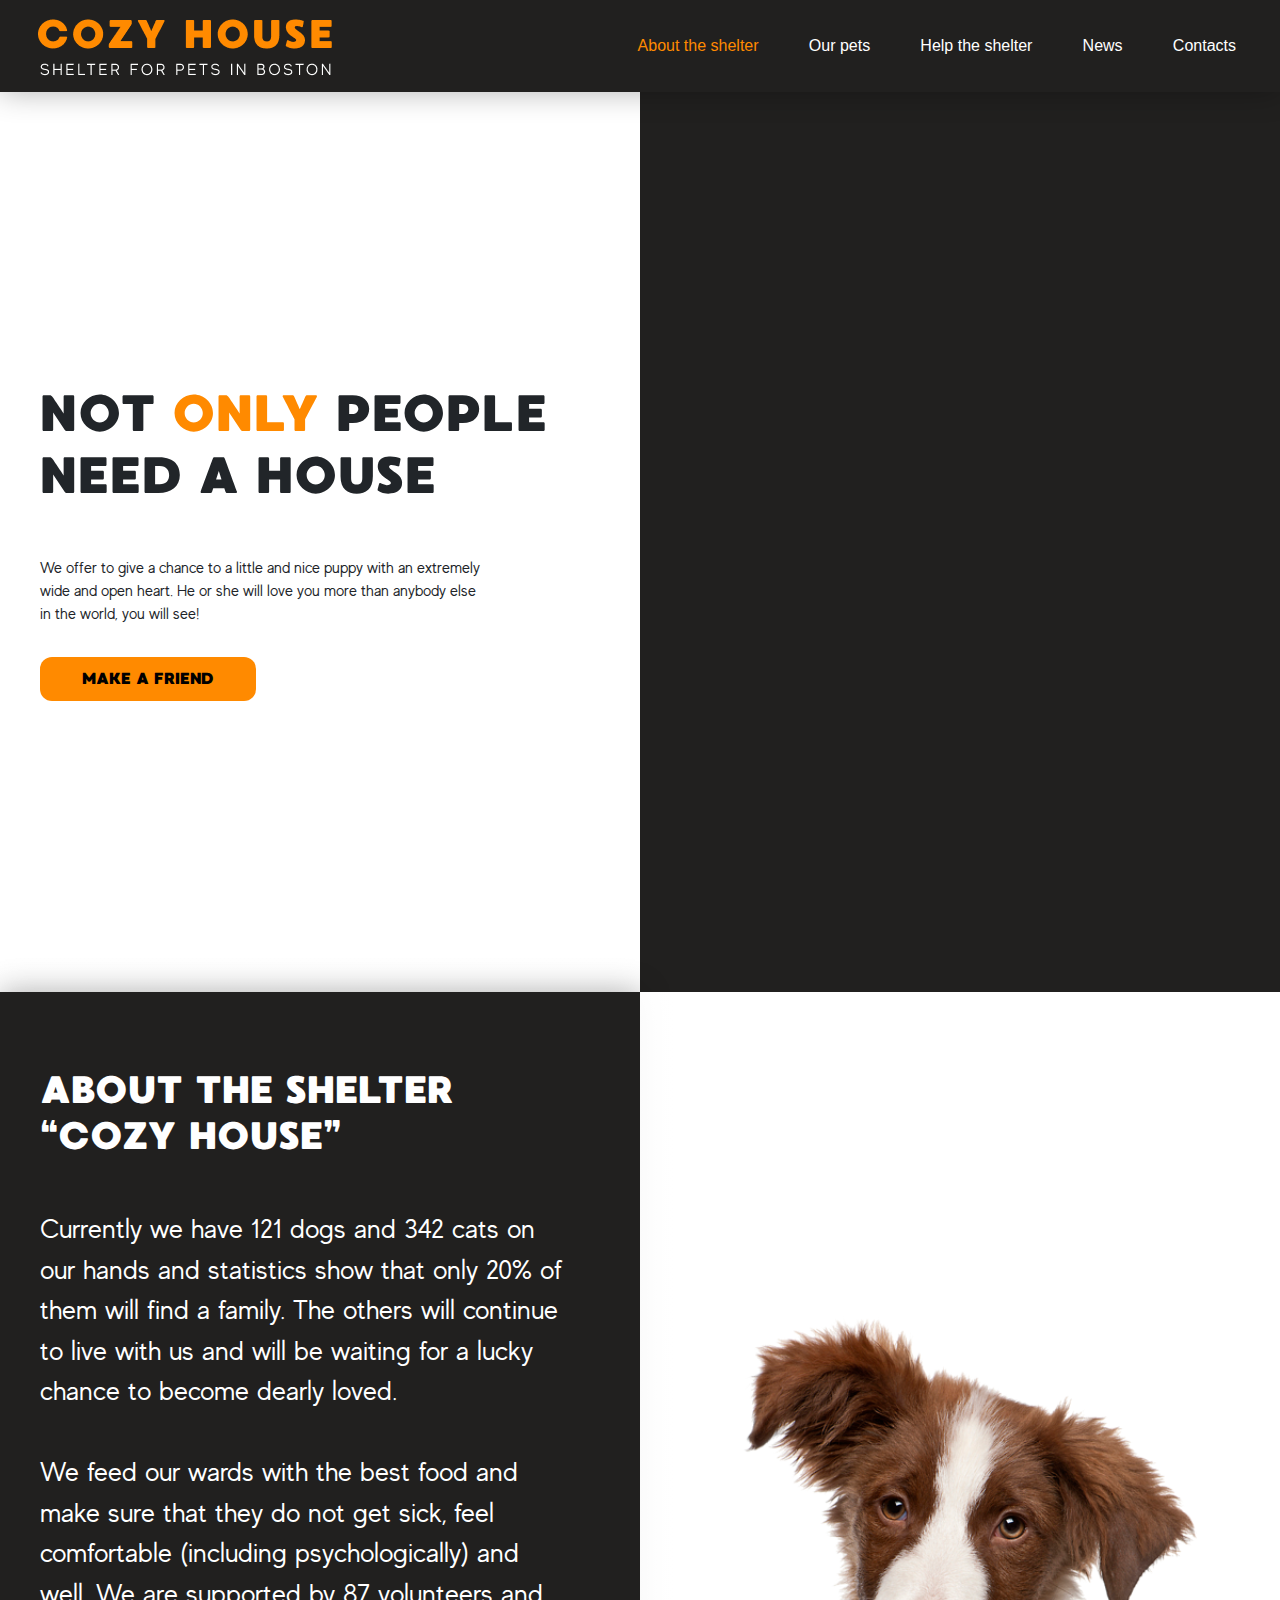
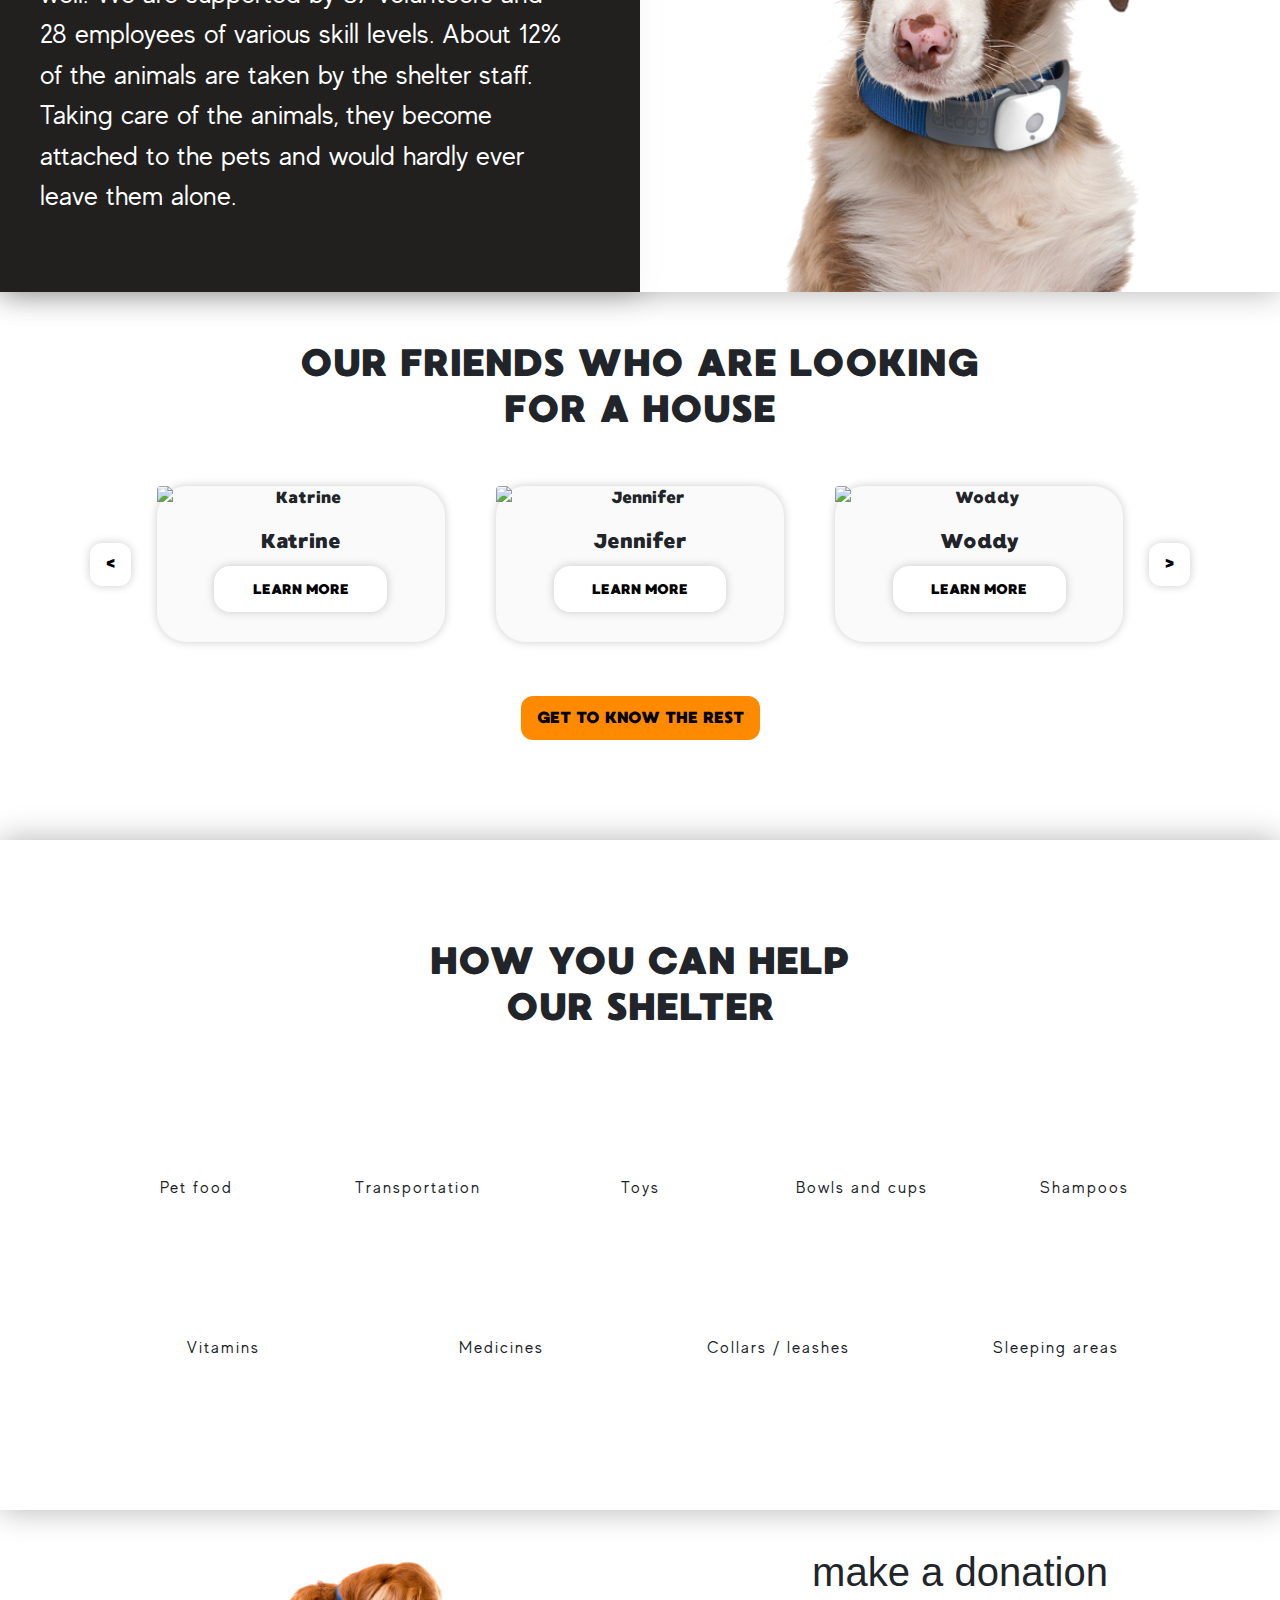
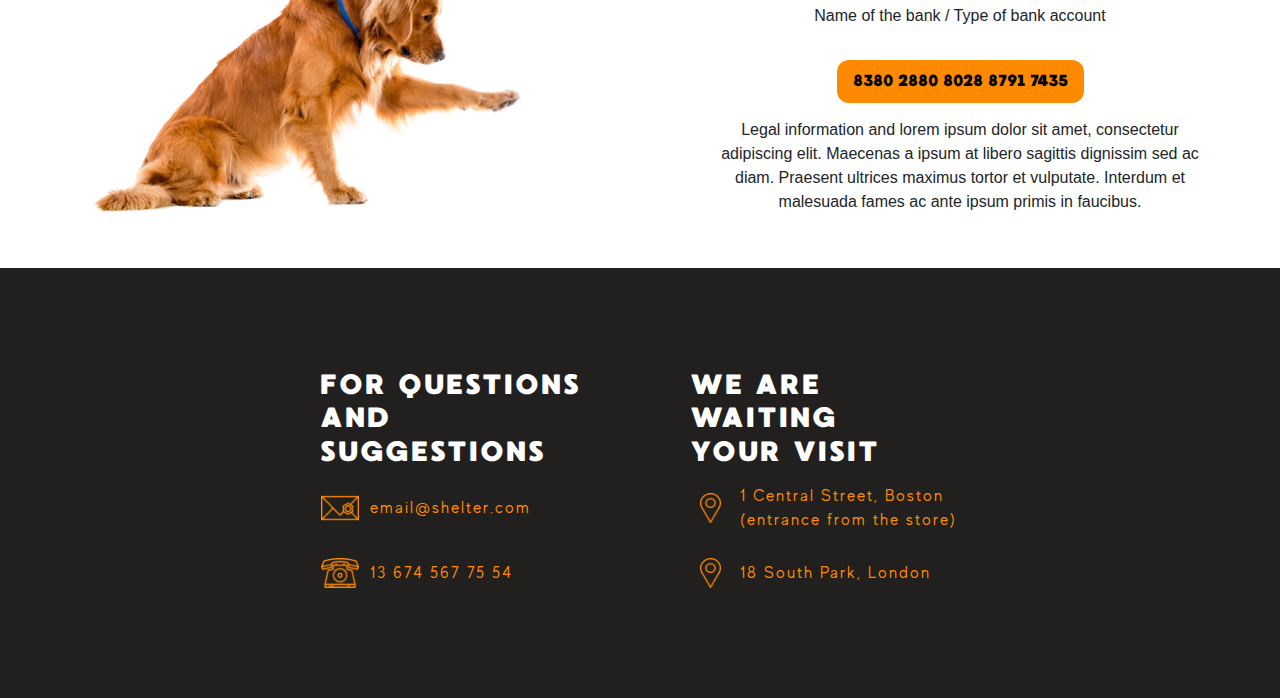
==== commit 6f1612d0: "change 1container on all pages" ====
--- a/index.html
+++ b/index.html
@@ -46,7 +46,7 @@
         <div class="row">
             <div class="col-md-6 pattern-background d-flex flex-column justify-content-center" style="padding-left: 40px;">
                 <h1 style="font-size: 4vw; margin-bottom: 50px;">Not <span class="highlight">only</span> people need a house</h1>
-                <p style="font-size: 3vh">We offer to give a chance to a little and nice puppy with an extremely wide and open heart. He or she will love you more than anybody else in the world, you will see!</p>
+                <p style="font-size: 1.2vw; width: 76%;">We offer to give a chance to a little and nice puppy with an extremely wide and open heart. He or she will love you more than anybody else in the world, you will see!</p>
                 <button class="mt-3 main-button" style="width: 24vh;"><b>MAKE A FRIEND</b></button>
             </div>
             <div class="col-md-6 dog-image" style="height: 100vh;"></div>
@@ -105,43 +105,40 @@
     <div style="box-shadow: 0px 0px 30px rgba(0, 0, 0, 0.3); width: 100vw; margin: 100px 0px 0px 0px; padding: 50px 0px 100px 0px;">
         <div class="container text-center mt-5">
             <h1 style="text-transform: uppercase; width: 40vw; margin: 0px auto 60px auto; font-size: 3vw;"><b>How you can help our shelter</b></h1>
-            <div class="row">
-                <div class="col-md-2 icon-container">
+            <div class="shelter-flex-container">
+                <div class="item-shelter">
                     <img src="assets/icon-pet-food.svg" alt="">
                     <div class="icon-text">Pet food</div>
                 </div>
-                <div class="col-md-2 icon-container">
+                <div class="item-shelter">
                     <img src="assets/icon-transportation.svg" alt="">
                     <div class="icon-text">Transportation</div>
                 </div>
-                <div class="col-md-2 icon-container">
+                <div class="item-shelter">
                     <img src="assets/icon-toys.svg" alt="">
                     <div class="icon-text">Toys</div>
                 </div>
-                <div class="col-md-2 icon-container">
+                <div class="item-shelter">
                     <img src="assets/icon-bowls-and-cups.svg" alt="">
                     <div class="icon-text">Bowls and cups</div>
                 </div>
-                <div class="col-md-2 icon-container">
+                <div class="item-shelter">
                     <img src="assets/icon-shampoos.svg" alt="">
                     <div class="icon-text">Shampoos</div>
                 </div>
-                <div class="col-md-2 icon-container">
+                <div class="item-shelter">
                     <img src="assets/icon-vitamins.svg" alt="">
                     <div class="icon-text">Vitamins</div>
                 </div>
-            </div>
-            <br>
-            <div class="row">
-                <div class="col-md-4 icon-container">
+                <div class="item-shelter">
                     <img src="assets/icon-medicines.svg" alt="">
                     <div class="icon-text">Medicines</div>
                 </div>
-                <div class="col-md-4 icon-container">
+                <div class="item-shelter">
                     <img src="assets/icon-collars.svg" alt="">
                     <div class="icon-text">Collars / leashes</div>
                 </div>
-                <div class="col-md-4 icon-container">
+                <div class="item-shelter">
                     <img src="assets/icon-sleeping-area.svg" alt="">
                     <div class="icon-text">Sleeping areas</div>
                 </div>
@@ -166,14 +163,14 @@
     <footer>
         <div class="footer-container">
             <div class="column">
-                <h3>For questions and <br>suggestions</h3>
-                <p><i class="icon icon-mail"></i><span>email@shelter.com</span></p>
-                <p><i class="icon icon-phone"></i><span>13 674 567 75 54</span></p>
+                <h3 style="text-transform: uppercase;">For questions and <br>suggestions</h3>
+                <p><i class="icon1 icon-mail"></i><span>email@shelter.com</span></p>
+                <p><i class="icon1 icon-phone"></i><span>13 674 567 75 54</span></p>
             </div>
             <div class="column">
-                <h3>We  are waiting<br> for your visit</h3>
-                <p><i class="icon icon-map"></i><span>1 Central Street, Boston (entrance from the store)</span></p>
-                <p><i class="icon icon-map"></i><span>18 South Park, London </span></p>
+                <h3 style="text-transform: uppercase;">We are waiting <br>your visit</h3>
+                <p><i class="icon2 icon-map"></i><span>1 Central Street, Boston <br>(entrance from the store)</span></p>
+                <p><i class="icon2 icon-map"></i><span>18 South Park, London </span></p>
             </div>
         </div>
     </footer>
--- a/css/main.css
+++ b/css/main.css
@@ -1,12 +1,6 @@
 .pattern-background {
     background: linear-gradient(rgba(255,255,255,0.9), rgba(255,255,255,0.9)), url('../assets/repeat-bg-main.png') repeat;
 }
-
-
-.highlight {
-    color: #f79824;
-}
-
 
 .dog-image {
     background: url('../assets/dog-main.png') no-repeat center center;
@@ -21,7 +15,6 @@
     justify-content: center;
     align-items: end;
 }
-
 
 .pattern-background2 {
     background-color: #21201F;
@@ -55,7 +48,7 @@
 }
 
 .main-button {
-    background-color: #f79824;
+    background-color: #FF8A00;
     color: black;
     border: none;
     padding: 0.6rem 1rem;
@@ -126,7 +119,7 @@
 .column p {
     display: flex;
     align-items: center;
-    color: orange;
+    color: #FF8A00;
     margin: 5px 0;
 }
 
@@ -153,59 +146,18 @@
     background-image: url('../assets/icon-marker.png');
 }
 
-
-    /* usagi */
-
-
-header {
-    background: #21201F;
-    box-shadow: 0px 0px 30px rgba(0, 0, 0, 0.3);
-    z-index: 1000;
-    position: relative;
-}
-
-.scroll-container {
-    width: 48vw;
+.item-shelter {
     display: flex;
+    flex-direction: column;
+    align-items: center;
+    height: 110px;
+    width: 180px;
+    margin: 0px 20px 50px 20px;
     justify-content: space-between;
 }
 
-.highlight {
-    color: #f79824;
-}
-
-a.nav-link {
-    color: white;
-    transition: color 0.5s ease;
-}
-
-a.nav-link:visited {
-    color: white;
-}
-
-a.nav-link:hover {
-    color: #FFD7A8;
-}
-
-#lines {
-    border-bottom: 12px double white;
-    border-top: 4px solid white;
-    content: "";
-    height: 4px;
-    width: 30px;
-    box-sizing: unset;
-    display: inline-block;
-    vertical-align: middle;
-}
-
-.container-fluid h1 {
-    font-family: 'Waffle';
-}
-
-.container h1 {
-    font-family: 'Waffle';
-}
-
-.container-padding {
-    padding-left: 100px;
+.shelter-flex-container {
+    display: flex;
+    flex-wrap: wrap;
+    justify-content: space-around;
 }--- a/css/header_footer_fonts.css
+++ b/css/header_footer_fonts.css
@@ -33,5 +33,122 @@
 
 .container .icon-text {
     font-family: 'Evolve';
+    letter-spacing: 2px;
     font-weight: 400;
+}
+
+footer {
+    background-color: #21201F;
+    color: white;
+    padding: 100px 0;
+}
+
+.footer-container {
+    display: flex;
+    justify-content: space-between;
+    gap: 50px;
+    align-items: top;
+    width: 50%;
+    margin: 0px auto;
+}
+
+.column h3 {
+    margin-bottom: 10px;
+    font-family: 'Waffle';
+    letter-spacing: 2px;
+}
+
+.column p {
+    display: flex;
+    align-items: center;
+    color: #FF8A00;
+    height: 50px;
+    margin: 15px 0 0 0;
+    font-family: 'Evolve';
+    letter-spacing: 2px;
+    font-weight: 400;
+}
+
+.column span {
+    margin-left: 10px;
+}
+
+.icon1 {
+    width: 26px;
+    height: 20px;
+    background-size: cover;
+}
+
+.icon2 {
+    width: 18px;
+    height: 26px;
+    background-size: cover;
+}
+
+.icon-mail {
+    background-image: url('../assets/icon-email.png');
+    background-position: center center;
+    background-repeat: no-repeat;
+    background-size: contain;
+    width: 40px;
+    height: 30px;
+}
+
+.icon-phone {
+    background-image: url('../assets/icon-phone.png');
+    background-position: center center;
+    background-repeat: no-repeat;
+    background-size: contain;
+    width: 40px;
+    height: 30px;
+}
+
+.icon-map {
+    background-image: url('../assets/icon-marker.png');
+    background-position: center center;
+    background-repeat: no-repeat;
+    background-size: contain;
+    width: 40px;
+    height: 30px;
+}
+
+header {
+    background: #21201F;
+    box-shadow: 0px 0px 30px rgba(0, 0, 0, 0.3);
+    z-index: 1000;
+    position: relative;
+}
+
+.scroll-container {
+    width: 48vw;
+    display: flex;
+    justify-content: space-between;
+}
+
+.highlight {
+    color: #FF8A00;
+}
+
+a.nav-link {
+    color: white;
+    transition: color 0.5s ease;
+}
+
+a.nav-link:visited {
+    color: white;
+}
+
+a.nav-link:hover {
+    color: #FFD7A8;
+}
+
+#lines {
+    border-bottom: 12px double white;
+    border-top: 4px solid white;
+    content: "";
+    height: 4px;
+    width: 30px;
+    box-sizing: unset;
+    display: inline-block;
+    vertical-align: middle;
 }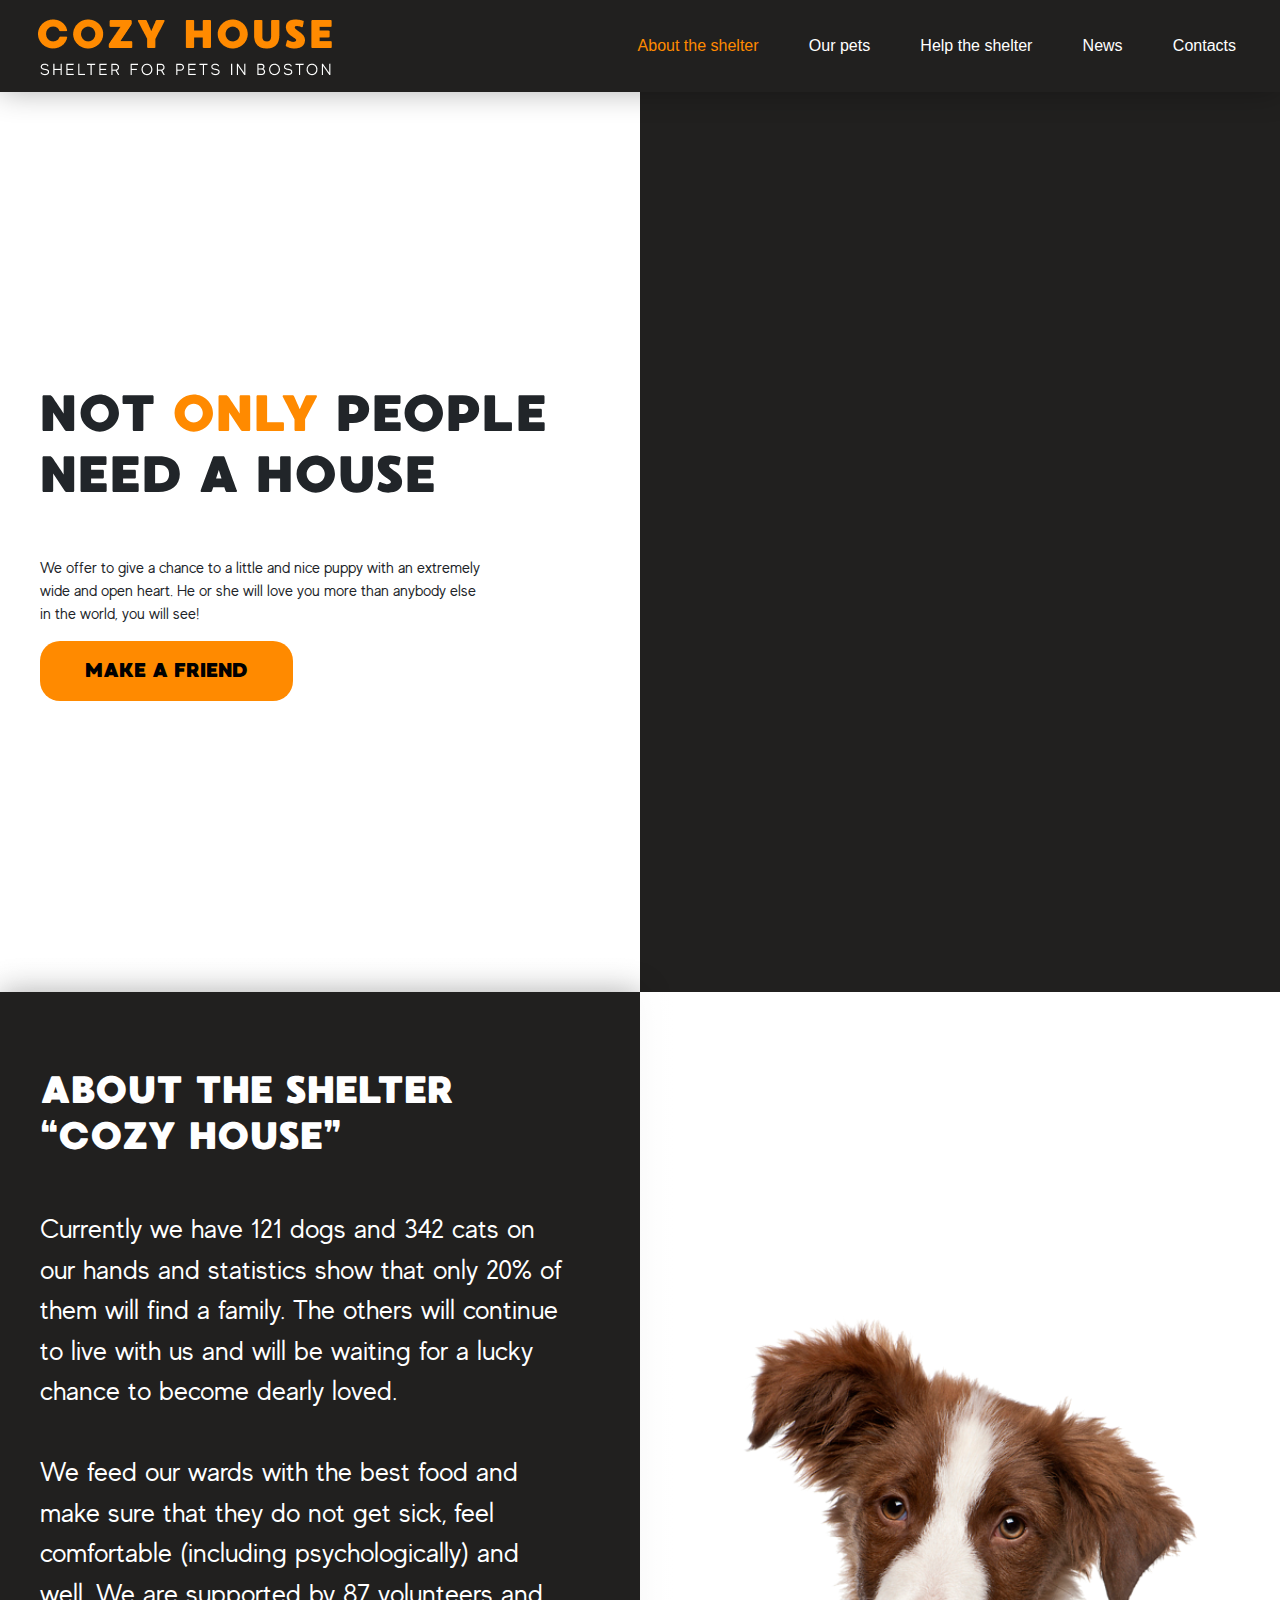
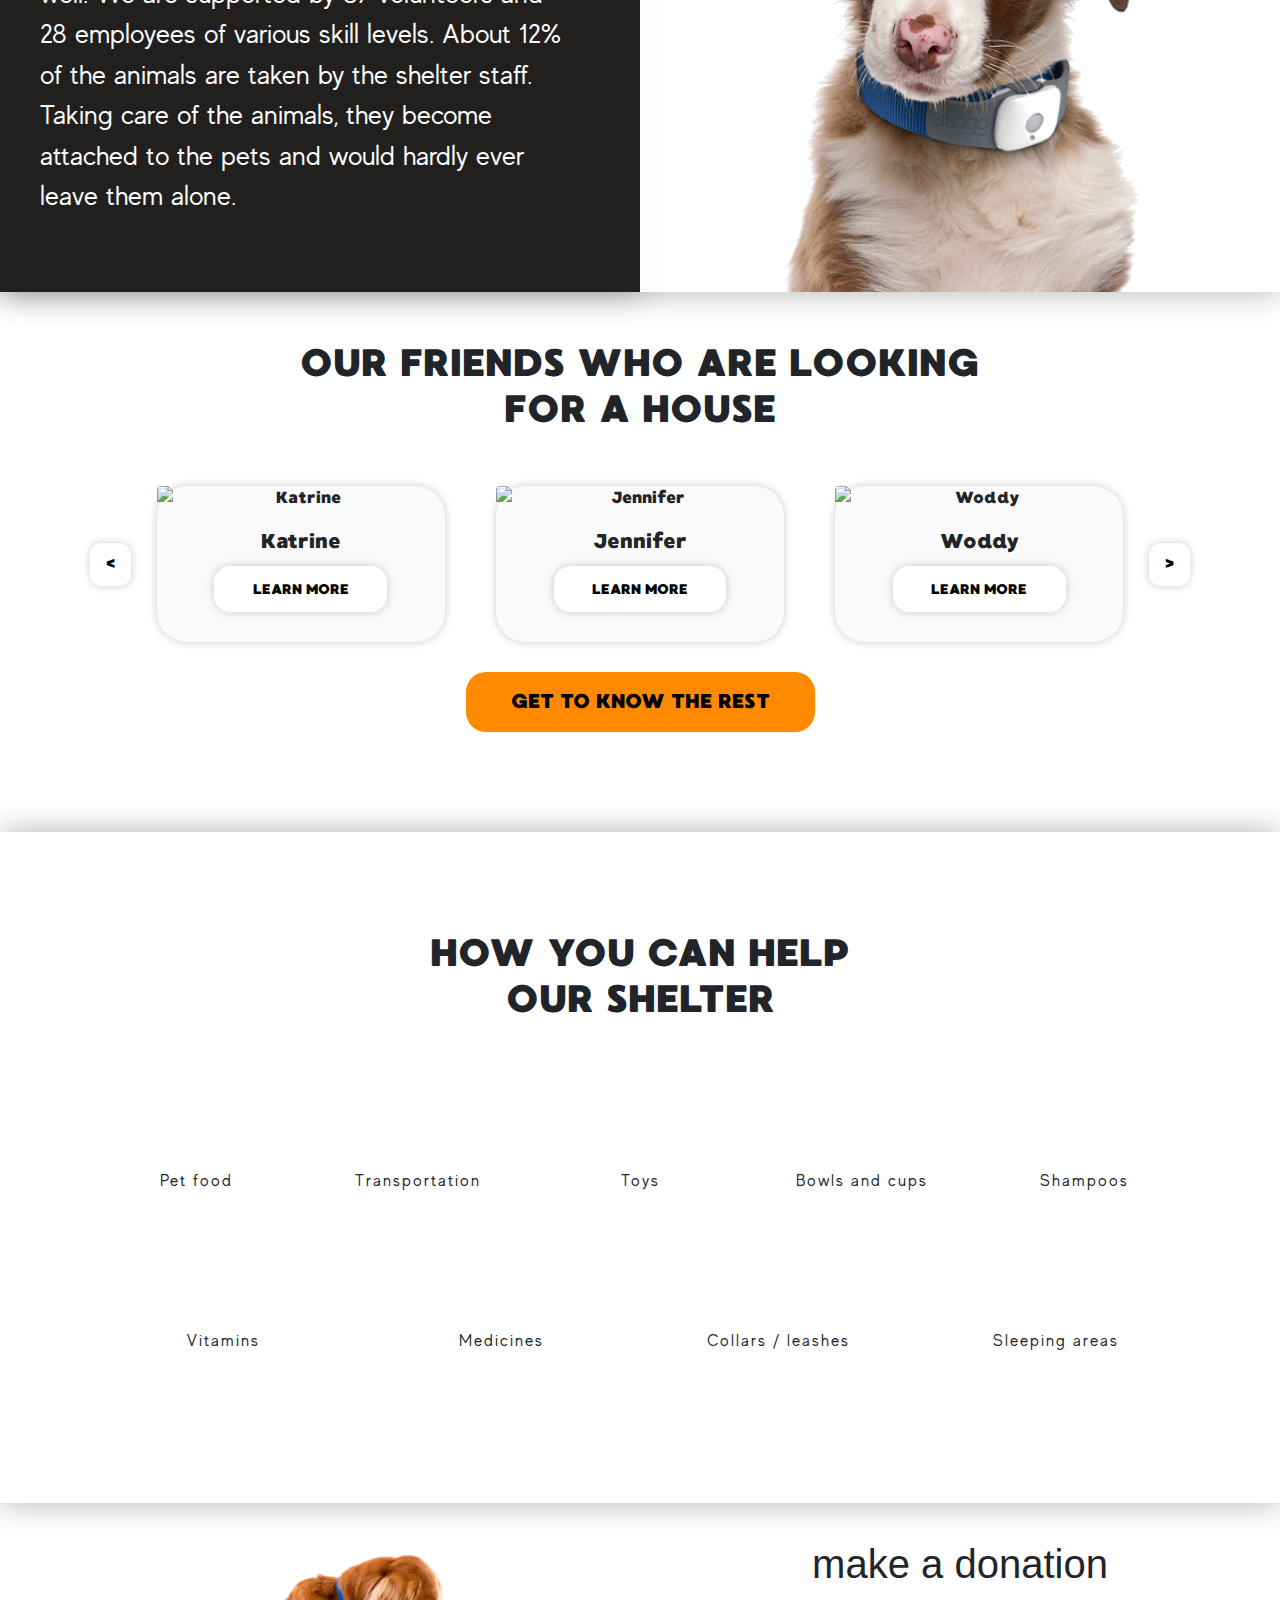
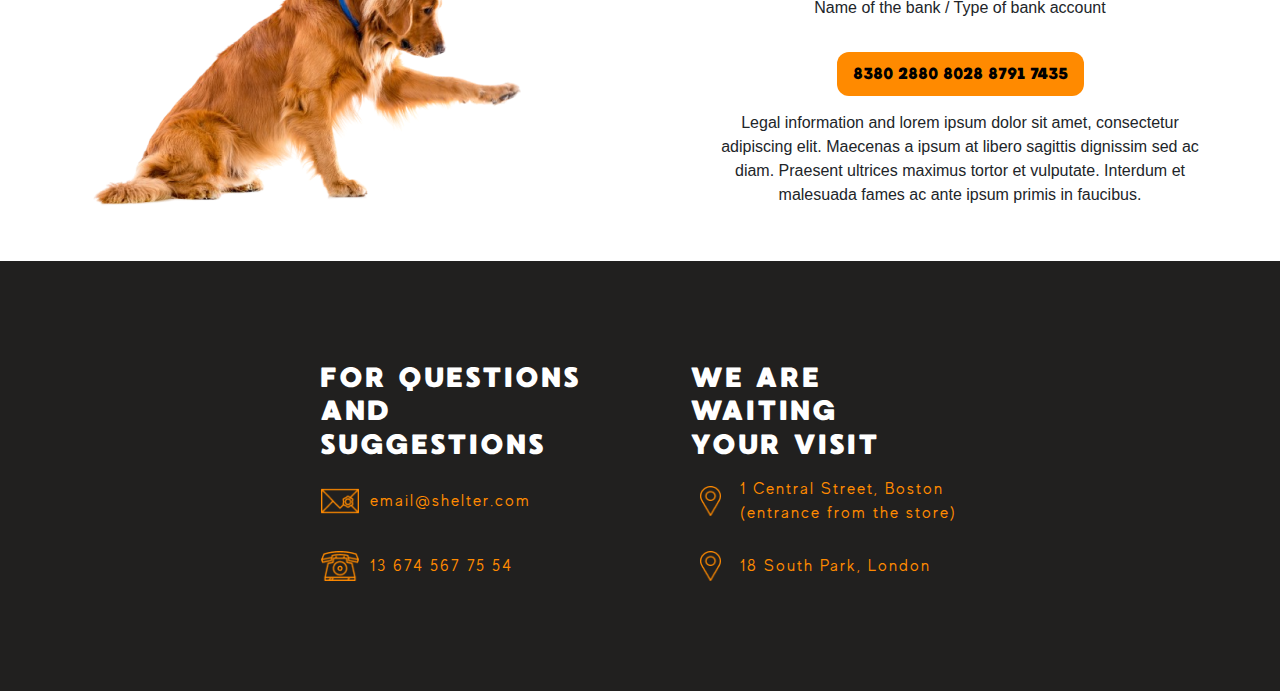
==== commit 6428aacb: "Updates button" ====
--- a/index.html
+++ b/index.html
@@ -47,7 +47,7 @@
             <div class="col-md-6 pattern-background d-flex flex-column justify-content-center" style="padding-left: 40px;">
                 <h1 style="font-size: 4vw; margin-bottom: 50px;">Not <span class="highlight">only</span> people need a house</h1>
                 <p style="font-size: 1.2vw; width: 76%;">We offer to give a chance to a little and nice puppy with an extremely wide and open heart. He or she will love you more than anybody else in the world, you will see!</p>
-                <button class="mt-3 main-button" style="width: 24vh;"><b>MAKE A FRIEND</b></button>
+                <button class="orange_button">MAKE A FRIEND</button>
             </div>
             <div class="col-md-6 dog-image" style="height: 100vh;"></div>
         </div>
@@ -98,7 +98,7 @@
             </div>
             <button class="navigation-button" style="box-shadow: 0 0px 10px 0 rgba(0,0,0,0.2);">></button> <!-- Кнопка навигации вправо -->
         </div>
-        <button class="mt-4 main-button"><b>GET TO KNOW THE REST</b></button> <!-- Главная кнопка -->
+        <button class="orange_button">GET TO KNOW THE REST</button> <!-- Главная кнопка -->
     </div>
 
 
--- a/css/header_footer_fonts.css
+++ b/css/header_footer_fonts.css
@@ -151,4 +151,32 @@
     box-sizing: unset;
     display: inline-block;
     vertical-align: middle;
+}
+
+.orange_button {
+    background-color: #FF8A00;
+    border: none;
+    border-radius: 20px;
+    padding: 15px 45px;
+    font-family: 'Waffle';
+    font-size: 20px;
+    text-align: center;
+    cursor: pointer;
+    transition: all 0.3s ease;
+    width: fit-content;
+}
+
+.orange_button:hover {
+    background-color: orange;
+    box-shadow: 0px 0px 15px rgba(0, 0, 0, 0.15);
+}
+
+.custom-button:active {
+    background-color: #FF8A00;
+    box-shadow: 0px 0px 15px rgba(0, 0, 0, 0.25);
+    transform: translateY(4px);
+}
+
+.orange_button:focus {
+    outline: none;
 }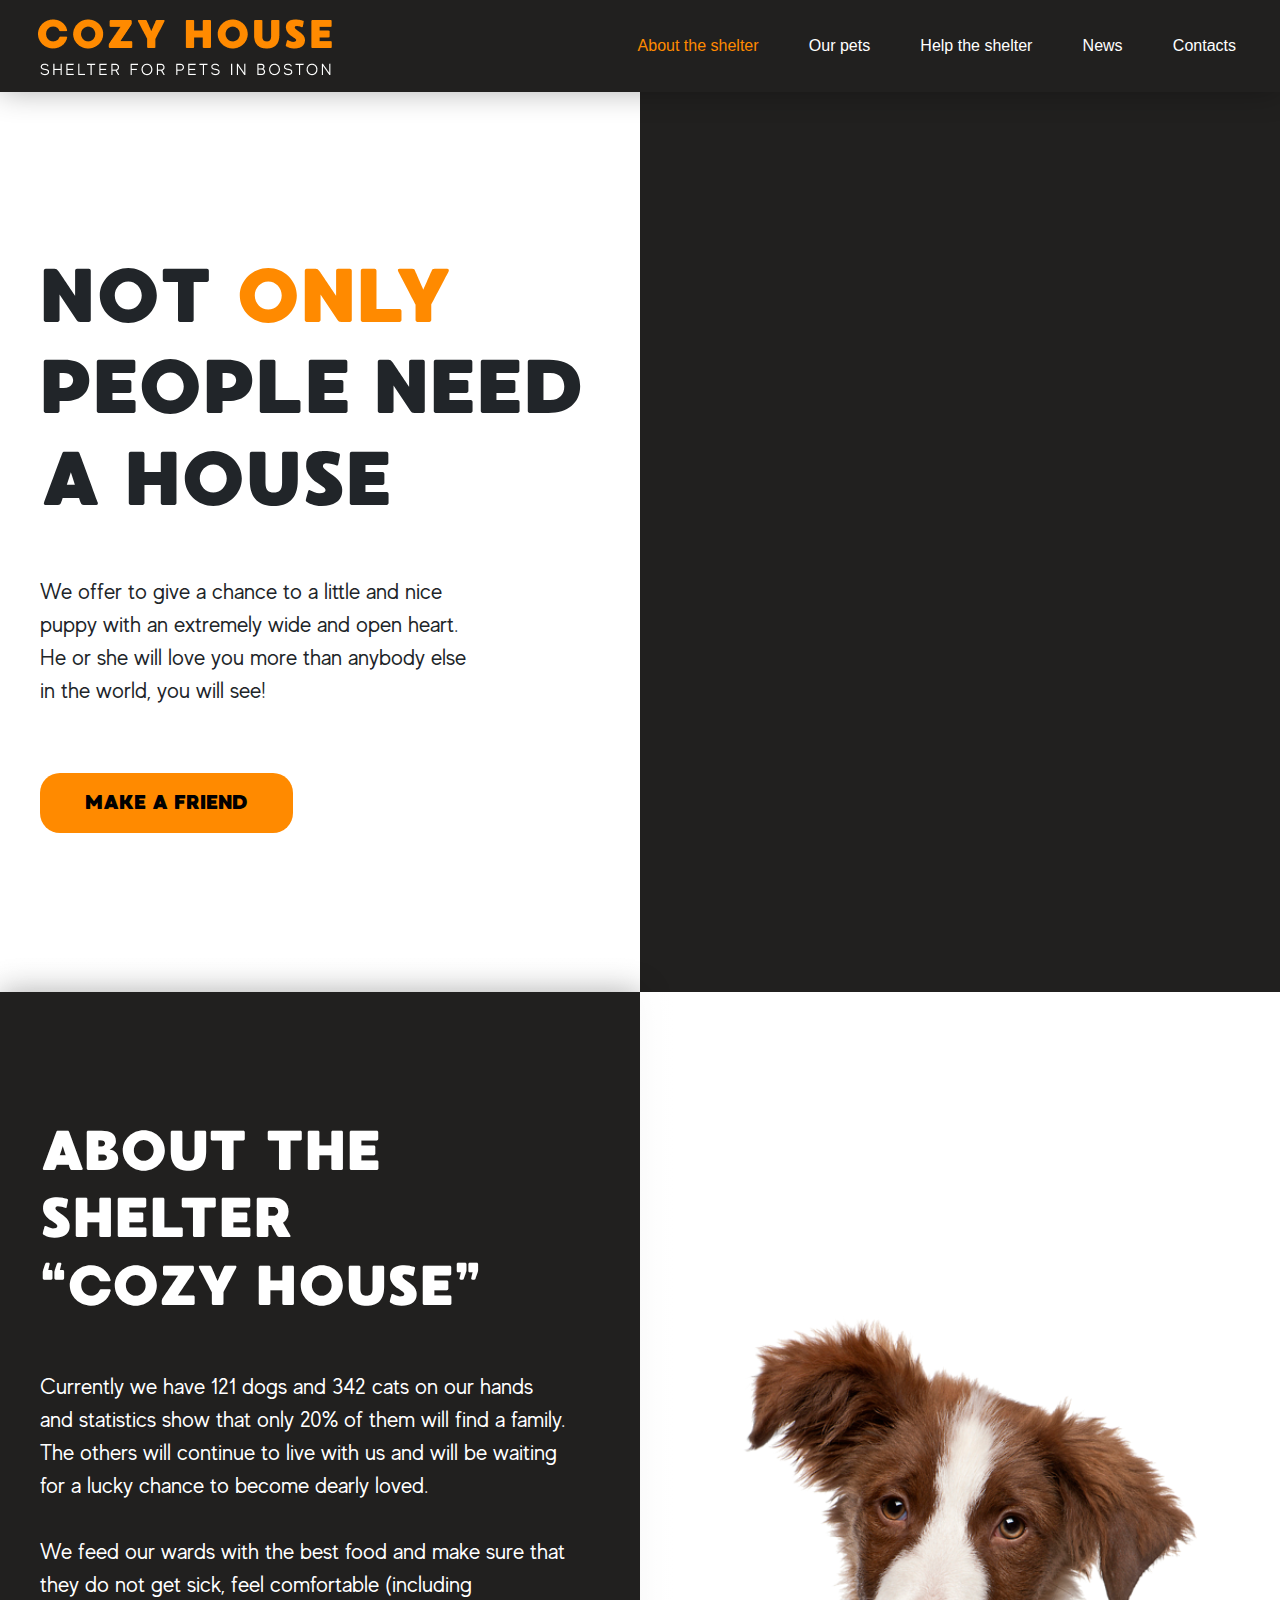
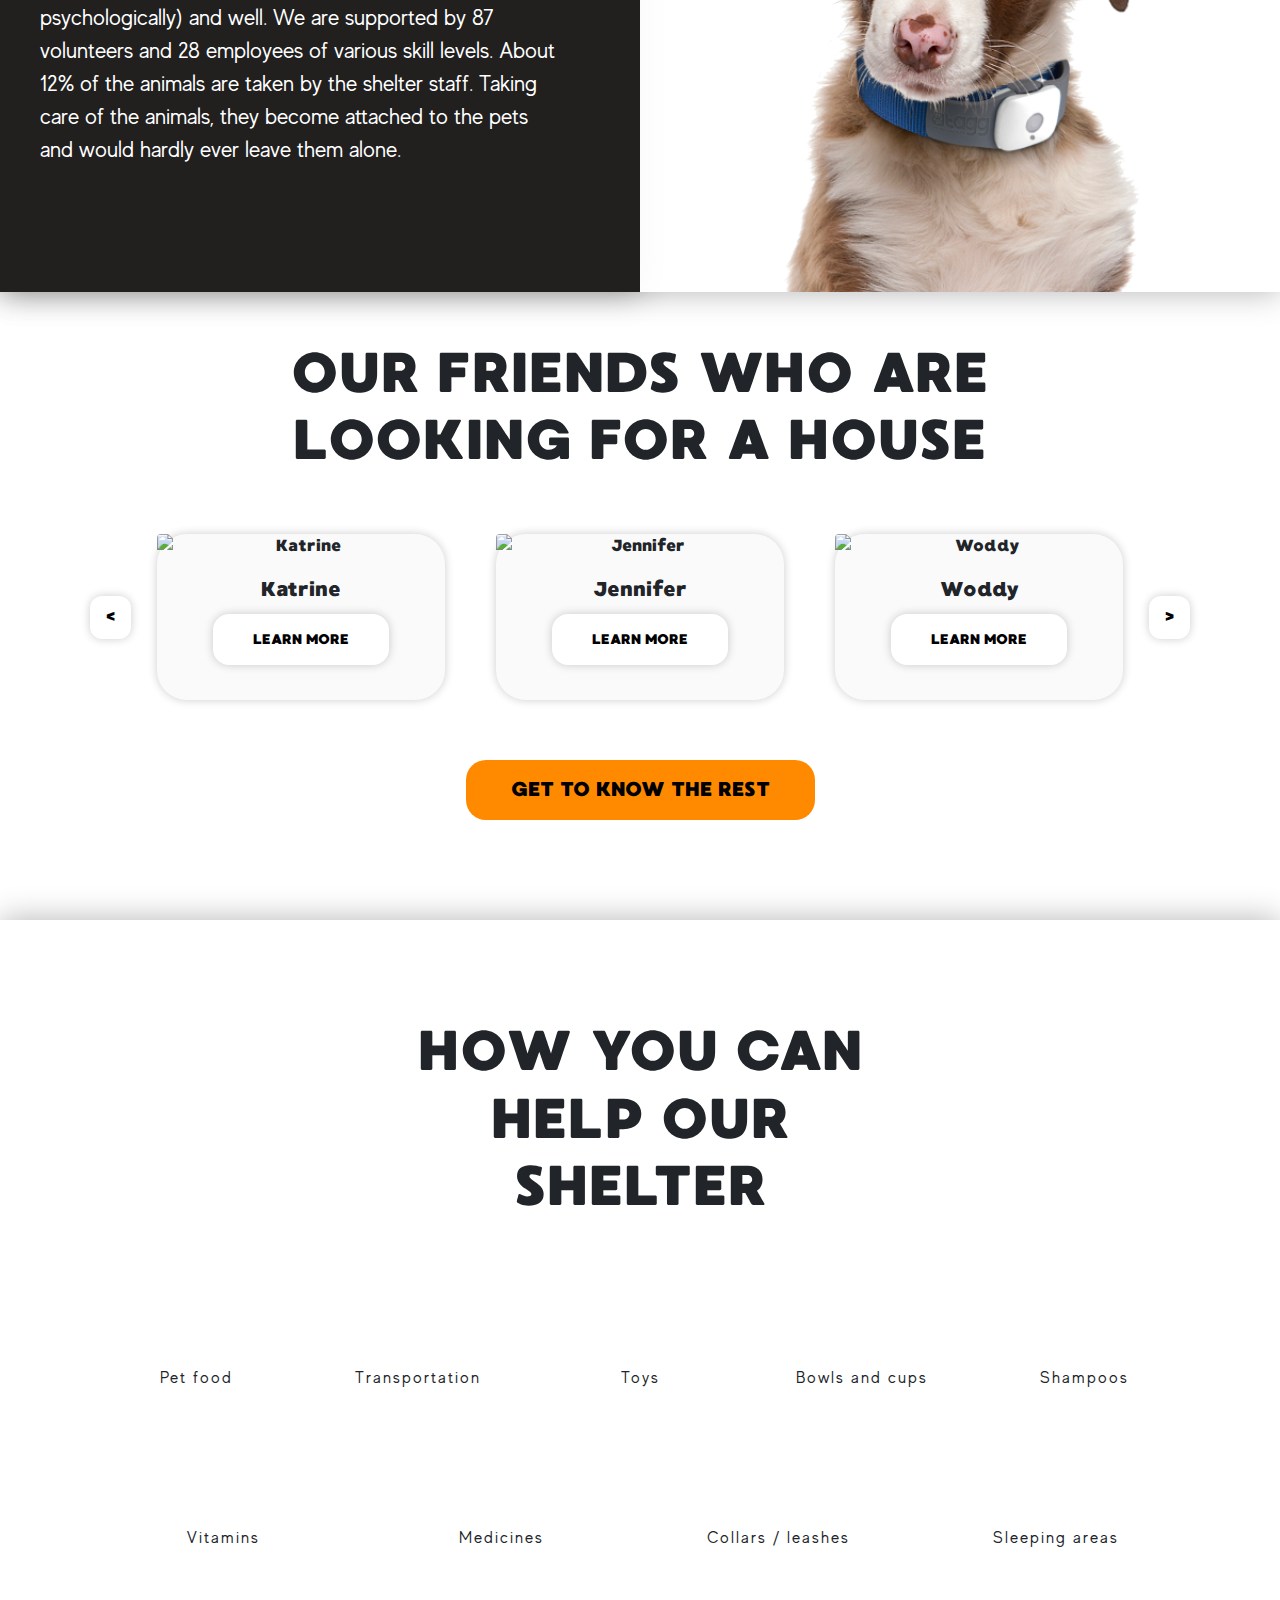
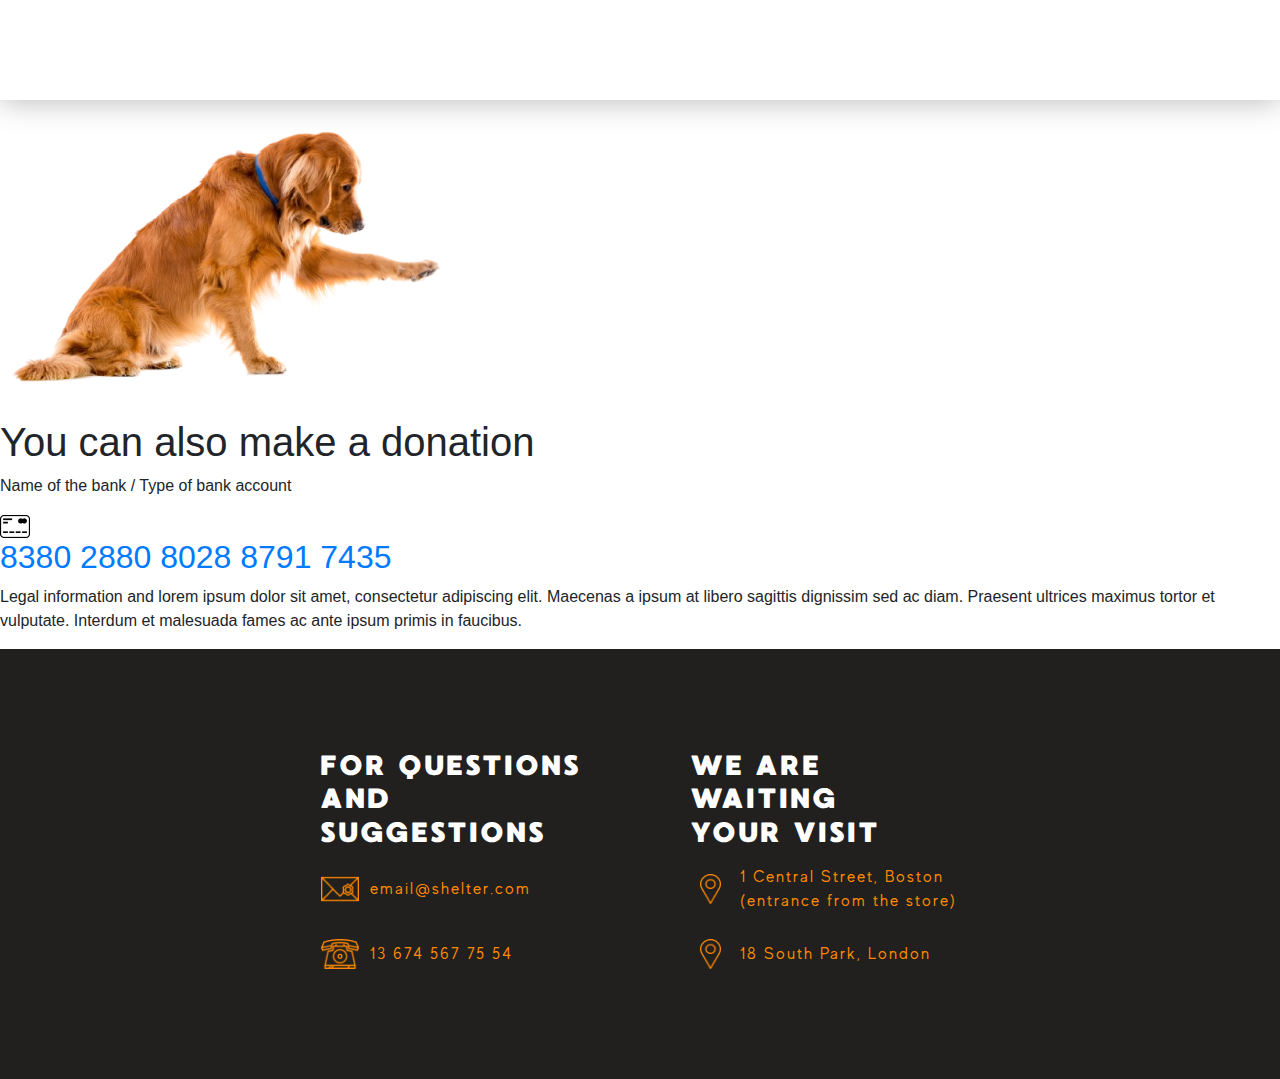
==== commit f614c2a3: "Merge branch 'main' of https://github.com/drik-exe/shelter-pet" ====
--- a/index.html
+++ b/index.html
@@ -45,9 +45,9 @@
     <div class="container-fluid">
         <div class="row">
             <div class="col-md-6 pattern-background d-flex flex-column justify-content-center" style="padding-left: 40px;">
-                <h1 style="font-size: 4vw; margin-bottom: 50px;">Not <span class="highlight">only</span> people need a house</h1>
-                <p style="font-size: 1.2vw; width: 76%;">We offer to give a chance to a little and nice puppy with an extremely wide and open heart. He or she will love you more than anybody else in the world, you will see!</p>
-                <button class="orange_button">MAKE A FRIEND</button>
+                <h1 style="font-size: 76px; margin-bottom: 50px; margin-top: 50px;">Not <span class="highlight">only</span> people need a house</h1>
+                <p style="font-size: 22px; width: 76%;">We offer to give a chance to a little and nice puppy with an extremely wide and open heart. He or she will love you more than anybody else in the world, you will see!</p>
+                <a href="our_friends.html"><button class="orange_button" style="margin: 50px 0px;">MAKE A FRIEND</button></a>
             </div>
             <div class="col-md-6 dog-image" style="height: 100vh;"></div>
         </div>
@@ -56,8 +56,8 @@
     <div class="container-fluid">
         <div class="row" style="box-shadow: 0px 0px 30px rgba(0, 0, 0, 0.3);">
             <div class="col-md-6 pattern-background2 d-flex flex-column justify-content-center" style="padding-left: 40px; box-shadow: 0px 0px 30px rgba(0, 0, 0, 0.3);">
-                <h1 style="font-size: 3vw; width: 80%; margin-bottom: 50px; margin-top: 50px;">About the shelter “Cozy House”</h1>
-                <p style="font-size: 3vh; width: 90%; margin-bottom: 50px;">Currently we have 121 dogs and 342 cats on our hands and statistics show that only 20% of them will 
+                <h1 style="font-size: 56px; width: 80%; margin-bottom: 50px; margin-top: 50px;">About the shelter “Cozy House”</h1>
+                <p style="font-size: 22px; width: 90%; margin-bottom: 50px;">Currently we have 121 dogs and 342 cats on our hands and statistics show that only 20% of them will 
                     find a family. The others will continue to live with us and will be waiting for a lucky chance to become dearly loved. <br><br> We 
                     feed our wards with the best food and make sure that they do not get sick, feel comfortable (including psychologically) and well.
                     We are supported by 87 volunteers and 28 employees of various skill levels. About 12% of the animals are taken by the shelter staff. 
@@ -72,7 +72,7 @@
 
 
     <div class="container text-center mt-5">
-        <h1 style="width: 63%; margin: 0px auto; font-size: 3vw;"><b>Our friends who are looking for a house</b></h1>
+        <h1 style="width: 63%; margin: 30px auto; font-size: 56px;"><b>Our friends who are looking for a house</b></h1>
         <div class="d-flex justify-content-center align-items-center mt-4">
             <button class="navigation-button" style="box-shadow: 0 0px 10px 0 rgba(0,0,0,0.2);"><</button> <!-- Кнопка навигации влево -->
             <div class="card" style="width: 18rem; background-color: #FAFAFA; border-radius: 30px; border: none;">
@@ -98,13 +98,13 @@
             </div>
             <button class="navigation-button" style="box-shadow: 0 0px 10px 0 rgba(0,0,0,0.2);">></button> <!-- Кнопка навигации вправо -->
         </div>
-        <button class="orange_button">GET TO KNOW THE REST</button> <!-- Главная кнопка -->
+        <a href="our_friends.html"><button class="orange_button" style="margin: 30px 0px 0px 0px;">GET TO KNOW THE REST</button></a> <!-- Главная кнопка -->
     </div>
 
 
     <div style="box-shadow: 0px 0px 30px rgba(0, 0, 0, 0.3); width: 100vw; margin: 100px 0px 0px 0px; padding: 50px 0px 100px 0px;">
         <div class="container text-center mt-5">
-            <h1 style="text-transform: uppercase; width: 40vw; margin: 0px auto 60px auto; font-size: 3vw;"><b>How you can help our shelter</b></h1>
+            <h1 style="text-transform: uppercase; width: 40vw; margin: 0px auto 60px auto; font-size: 56px;"><b>How you can help our shelter</b></h1>
             <div class="shelter-flex-container">
                 <div class="item-shelter">
                     <img src="assets/icon-pet-food.svg" alt="">
@@ -146,17 +146,16 @@
         </div>
     </div>
     
-    <div class="main-content">
-        <div class="left-column">
-            <img src="assets/dog.png" alt="Описание картинки">
-        </div>
-        <div class="right-column">
-            <div class="text-content">
-                <h1>make a donation</h1>
-                <p>Name of the bank / Type of bank account</p>
-                <button class="mt-3 main-button"><b>8380 2880 8028 8791 7435</b></button>
-                <p>Legal information and lorem ipsum dolor sit amet, consectetur adipiscing elit. Maecenas a ipsum at libero sagittis dignissim sed ac diam. Praesent ultrices maximus tortor et vulputate. Interdum et malesuada fames ac ante ipsum primis in faucibus.</p>
-            </div>
+    <div class="donats_content">
+        <img src="assets/dog.png">
+        <div class="donats_column">
+            <h1>You can also make a donation</h1>
+            <p>Name of the bank / Type of bank account</p>
+            <a href="" class="bank_card">
+                <img src="assets/card.png">
+                <h2>8380 2880 8028 8791 7435</h2>
+            </a>
+            <p class="grey_text">Legal information and lorem ipsum dolor sit amet, consectetur adipiscing elit. Maecenas a ipsum at libero sagittis dignissim sed ac diam. Praesent ultrices maximus tortor et vulputate. Interdum et malesuada fames ac ante ipsum primis in faucibus.</p>
         </div>
     </div>
 
--- a/css/main.css
+++ b/css/main.css
@@ -60,12 +60,12 @@
     background-color: white;
     color: black;
     border: none;
-    padding: 1.4vh 3vw;
+    padding: 15px 40px;
     font-size: 0.85vw;
     border-radius: 16px;
     font-size: 14px;
     box-shadow: 0 0 10px rgba(0,0,0,0.5);
-    margin-bottom: 10px;
+    margin-bottom: 15px;
     font-weight: bold;
 }
 
